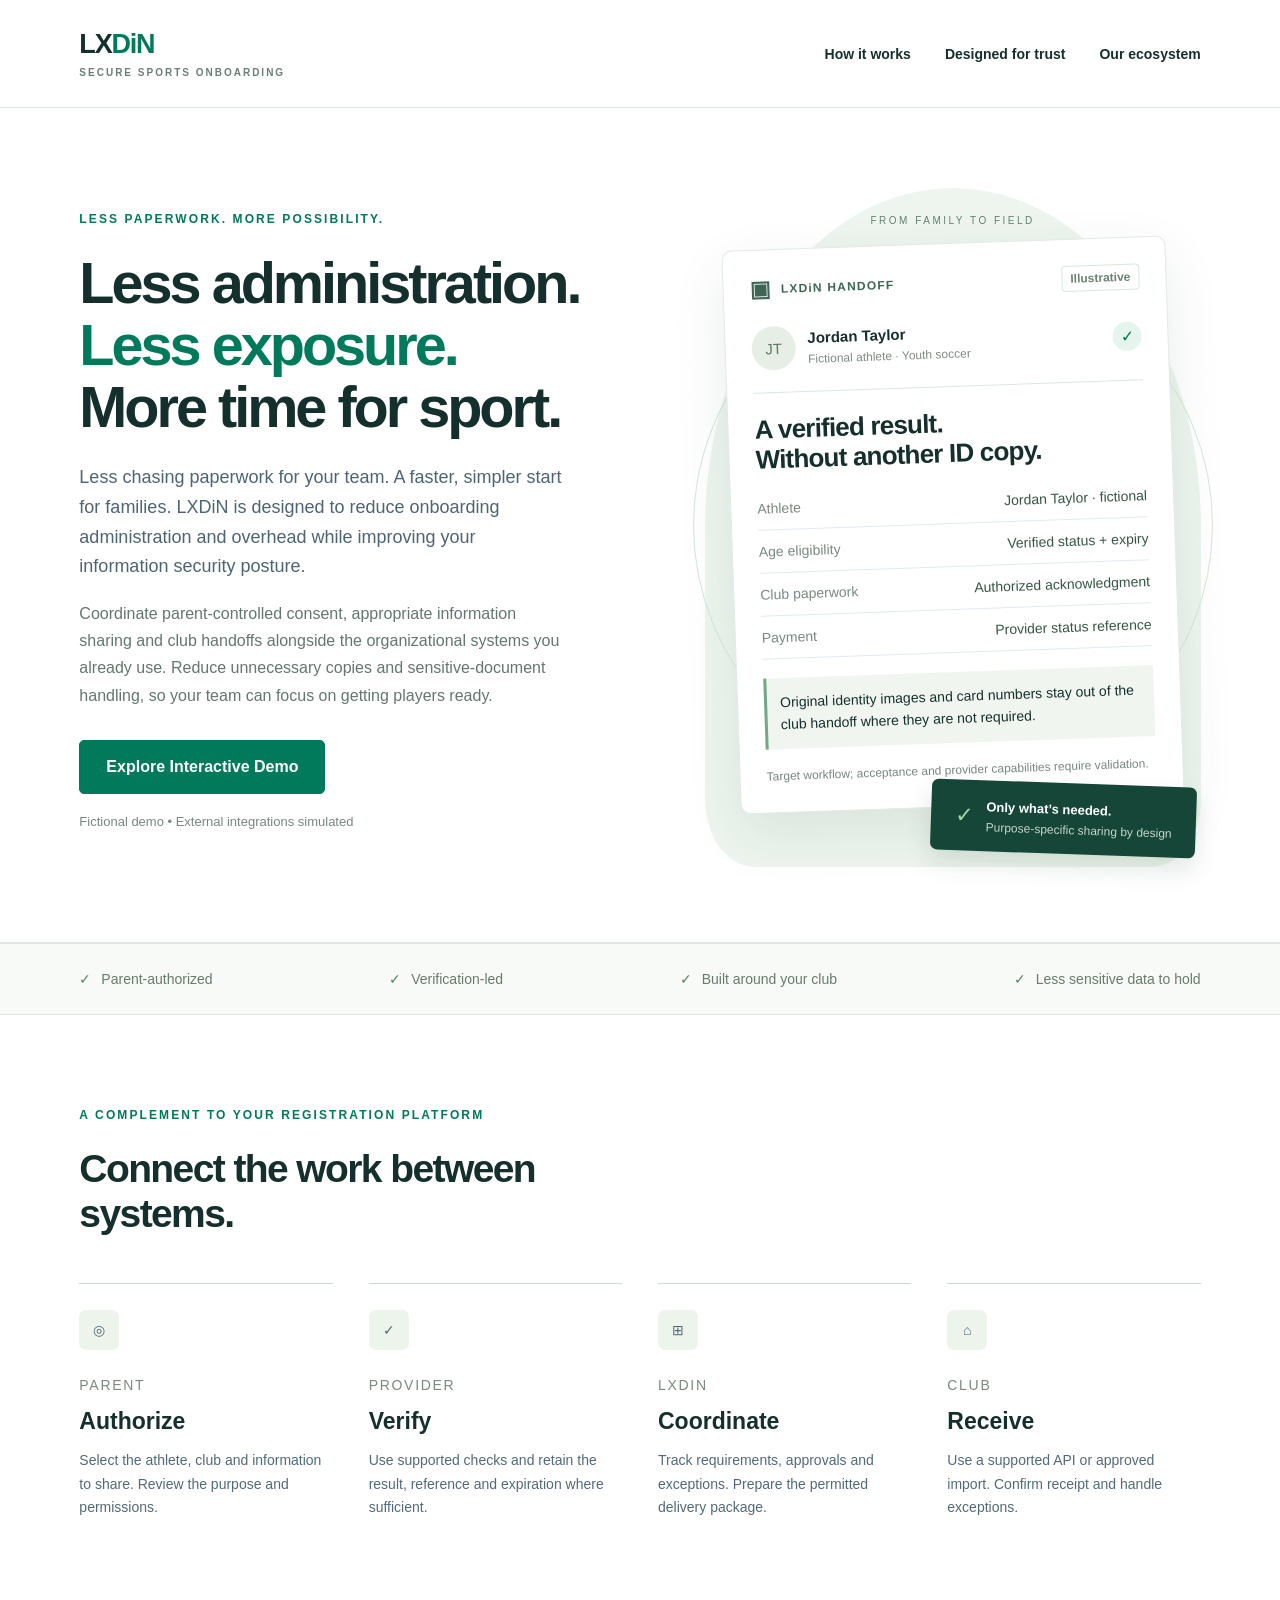
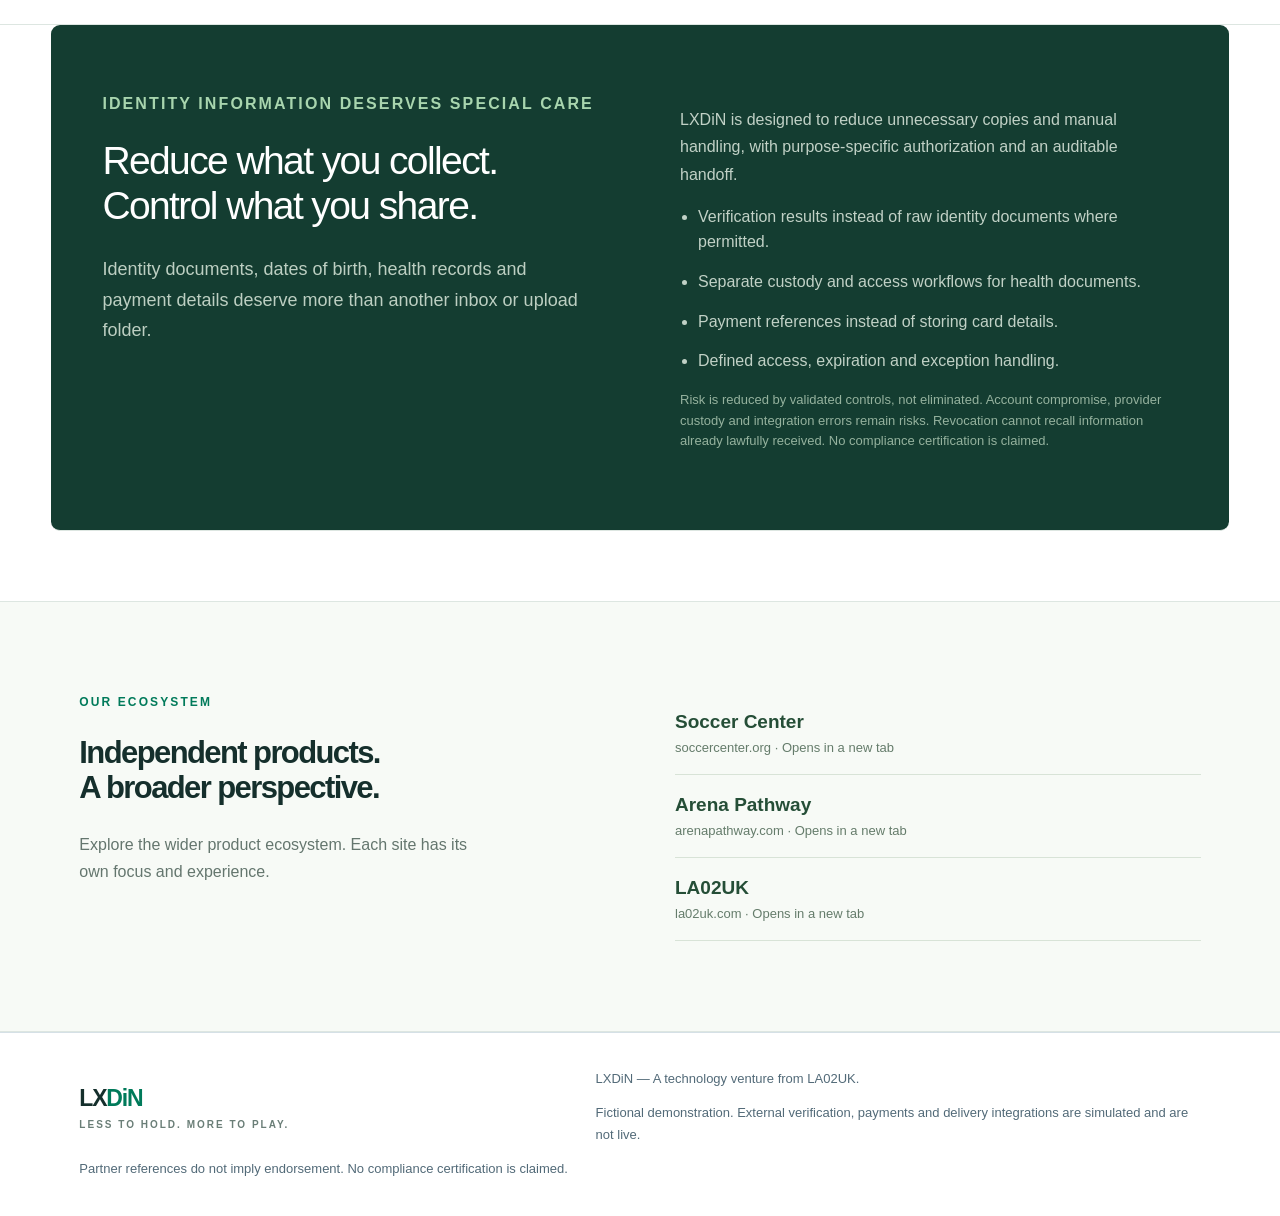
==== public/index.html @ d3622c2f "Package approved LXDiN static candidate without product changes" ====
<!doctype html><html lang="en"><head><meta charset="utf-8"><meta name="viewport" content="width=device-width,initial-scale=1"><title>LXDiN | Less administration. Less exposure.</title><meta name="description" content="Simpler family onboarding, less administrative overhead and less sensitive-document handling. Designed to work with existing organizational systems."><link rel="stylesheet" href="styles.css"></head><body><a class="skip" href="#main">Skip to content</a>
<header><a class="brand" href="#">LX<span>DiN</span><small>SECURE SPORTS ONBOARDING</small></a><nav aria-label="Main"><a href="#approach">How it works</a><a href="#trust">Designed for trust</a><a href="#ecosystem">Our ecosystem</a></nav></header>
<main id="main"><section class="hero"><div><p class="eyebrow">Less paperwork. More possibility.</p><h1>Less administration.<br><em>Less exposure.</em><br>More time for sport.</h1><p class="lead">Less chasing paperwork for your team. A faster, simpler start for families. LXDiN is designed to reduce onboarding administration and overhead while improving your information security posture.</p><p>Coordinate parent-controlled consent, appropriate information sharing and club handoffs alongside the organizational systems you already use. Reduce unnecessary copies and sensitive-document handling, so your team can focus on getting players ready.</p><a class="button primary" href="demo/">Explore Interactive Demo</a><p class="caption">Fictional demo • External integrations simulated</p></div><div class="hero-art"><div class="orbit orbit-one"></div><div class="orbit orbit-two"></div><div class="art-label">FROM FAMILY TO FIELD</div><aside class="packet"><div class="packethead"><span class="lock-icon">▣</span> LXDiN HANDOFF <span class="pill">Illustrative</span></div><div class="athlete"><div class="avatar">JT</div><div><strong>Jordan Taylor</strong><small>Fictional athlete · Youth soccer</small></div><span class="verified">✓</span></div><h2>A verified result.<br>Without another ID copy.</h2><dl><div><dt>Athlete</dt><dd>Jordan Taylor · fictional</dd></div><div><dt>Age eligibility</dt><dd>Verified status + expiry</dd></div><div><dt>Club paperwork</dt><dd>Authorized acknowledgment</dd></div><div><dt>Payment</dt><dd>Provider status reference</dd></div></dl><div class="excluded">Original identity images and card numbers stay out of the club handoff where they are not required.</div><p class="caption">Target workflow; acceptance and provider capabilities require validation.</p></aside><div class="privacy-chip"><span>✓</span><div><strong>Only what’s needed.</strong><small>Purpose-specific sharing by design</small></div></div></div></section><div class="principles"><span>Parent-authorized</span><span>Verification-led</span><span>Built around your club</span><span>Less sensitive data to hold</span></div>
<section id="approach"><div class="section-intro"><p class="eyebrow">A complement to your registration platform</p><h2>Connect the work between systems.</h2></div><div class="steps"><article><span class="step-icon">◎</span><span>Parent</span><h3>Authorize</h3><p>Select the athlete, club and information to share. Review the purpose and permissions.</p></article><article><span class="step-icon">✓</span><span>Provider</span><h3>Verify</h3><p>Use supported checks and retain the result, reference and expiration where sufficient.</p></article><article><span class="step-icon">⊞</span><span>LXDiN</span><h3>Coordinate</h3><p>Track requirements, approvals and exceptions. Prepare the permitted delivery package.</p></article><article><span class="step-icon">⌂</span><span>Club</span><h3>Receive</h3><p>Use a supported API or approved import. Confirm receipt and handle exceptions.</p></article></div></section>
<section class="security" id="trust"><div><p class="eyebrow">Identity information deserves special care</p><h2>Reduce what you collect.<br>Control what you share.</h2><p class="lead">Identity documents, dates of birth, health records and payment details deserve more than another inbox or upload folder.</p></div><div><p>LXDiN is designed to reduce unnecessary copies and manual handling, with purpose-specific authorization and an auditable handoff.</p><ul><li>Verification results instead of raw identity documents where permitted.</li><li>Separate custody and access workflows for health documents.</li><li>Payment references instead of storing card details.</li><li>Defined access, expiration and exception handling.</li></ul><p class="caption">Risk is reduced by validated controls, not eliminated. Account compromise, provider custody and integration errors remain risks. Revocation cannot recall information already lawfully received. No compliance certification is claimed.</p></div></section>

</main><section class="ecosystem" id="ecosystem"><div><p class="eyebrow">Our ecosystem</p><h2>Independent products.<br>A broader perspective.</h2><p>Explore the wider product ecosystem. Each site has its own focus and experience.</p></div><nav aria-label="Our ecosystem"><a href="https://soccercenter.org" target="_blank" rel="noopener noreferrer">Soccer Center <small>soccercenter.org · Opens in a new tab</small></a><a href="https://arenapathway.com" target="_blank" rel="noopener noreferrer">Arena Pathway <small>arenapathway.com · Opens in a new tab</small></a><a href="https://la02uk.com" target="_blank" rel="noopener noreferrer">LA02UK <small>la02uk.com · Opens in a new tab</small></a></nav></section><footer><a class="brand" href="#">LX<span>DiN</span><small>LESS TO HOLD. MORE TO PLAY.</small></a><p>LXDiN — A technology venture from LA02UK.</p><p>Fictional demonstration. External verification, payments and delivery integrations are simulated and are not live.</p><p>Partner references do not imply endorsement. No compliance certification is claimed.</p></footer></body></html>
---- public/styles.css ----
:root{font-family:Arial,Helvetica,sans-serif;color:#17344b;background:#f5f8fa;font-size:16px;scroll-behavior:smooth}*{box-sizing:border-box}body{margin:0}a{color:inherit}header,main,footer{max-width:1260px;margin:auto}header{padding:28px 40px;display:flex;align-items:center;justify-content:space-between;border-bottom:1px solid #d5e0e6}.brand{font-weight:900;font-size:25px;letter-spacing:1px;text-decoration:none}.brand span{color:#007b69}.brand small{display:block;font-size:12px;font-weight:400;letter-spacing:2px;margin-top:5px}nav{display:flex;align-items:center;gap:28px}nav a{text-decoration:none;font-size:15px}.button{display:inline-block;border:1px solid #17344b;border-radius:8px;padding:15px 22px;text-decoration:none;font-weight:700;min-height:48px}.primary{background:#006b59;color:white;border-color:#006b59}.button:hover{background:#17344b;color:white}.textlink{display:block;margin-top:20px;text-underline-offset:5px}section{padding:80px 40px;border-bottom:1px solid #d5e0e6}.hero{display:grid;grid-template-columns:1.2fr 1fr;gap:70px;align-items:center;padding-top:90px;padding-bottom:90px}.eyebrow{text-transform:uppercase;color:#007b69;letter-spacing:2px;font-weight:bold;font-size:13px;margin:0 0 22px}h1{font-size:clamp(40px,4.6vw,62px);line-height:1.07;letter-spacing:-2.5px;margin:0 0 28px}h1 em{font-style:normal;color:#007b69}p{line-height:1.65}h2{font-size:clamp(30px,3vw,42px);letter-spacing:-1px;line-height:1.15;margin:0 0 25px}h3{font-size:25px;margin:14px 0}.lead{font-size:20px;color:#4d6473}.caption{font-size:13px;color:#556b78;line-height:1.6}.hero .primary{margin-top:14px}.packet{background:white;border:1px solid #d2e0e6;border-radius:16px;padding:32px;box-shadow:0 24px 55px #17344b10}.packethead{font-size:12px;letter-spacing:1.5px;color:#007b69;font-weight:bold;margin-bottom:28px}.packethead small{display:block;letter-spacing:0;color:#607583;margin-top:9px;font-weight:400;font-size:14px}.packet h2{font-size:32px}dl div{display:flex;justify-content:space-between;gap:16px;border-bottom:1px solid #e1e9ed;padding:17px 0;font-size:14px}dt{color:#607583}dd{margin:0;text-align:right;font-weight:600}.excluded{background:#e9f5f0;border-left:3px solid #007b69;padding:16px;font-size:15px;line-height:1.5;margin-top:24px}.steps{display:grid;grid-template-columns:repeat(4,1fr);gap:28px;margin-top:40px}.steps article{border-top:3px solid #007b69;padding-top:22px}.steps span{font-size:14px;color:#526a78}.steps p{color:#526a78}.security{background:#142f43;color:white;display:grid;grid-template-columns:1fr 1fr;gap:70px}.security .eyebrow{color:#7adcc2}.security .lead,.security .caption{color:#cad9e1}li{margin-bottom:14px;line-height:1.6}.calculator{display:grid;grid-template-columns:1.5fr 1fr;gap:40px;margin:30px 0}form{display:grid;grid-template-columns:1fr 1fr;gap:25px}label{font-size:15px;font-weight:bold}input{display:block;width:100%;padding:15px;border:1px solid #a9bfcb;background:white;border-radius:6px;margin-top:12px;font:inherit;font-size:22px;color:#17344b}.results{background:#e0f2eb;border-radius:12px;padding:25px}.results span{display:block;font-size:15px}.results strong{display:block;font-size:42px;letter-spacing:-1px;margin:8px 0 20px}.results p{font-size:14px;margin-bottom:0}.closing{text-align:center;max-width:850px;margin:auto;border:0}.closing p{max-width:650px;margin:20px auto}footer{padding:35px 40px;border-top:1px solid #d5e0e6}footer p{font-size:13px;color:#526a78;max-width:800px}:focus-visible{outline:3px solid #d68a13;outline-offset:5px}@media(max-width:850px){header{padding:24px}nav{gap:18px}nav>a:not(.button){display:none}.hero,.security{grid-template-columns:1fr;gap:35px}section{padding:50px 24px}.hero{padding:55px 24px}.steps{grid-template-columns:1fr 1fr}.calculator{grid-template-columns:1fr}h1{letter-spacing:-1.5px}}@media(max-width:480px){.steps,form{grid-template-columns:1fr}.packet{padding:23px}.brand{font-size:21px}nav .button{font-size:13px;padding:12px}.security{gap:18px}dl div{flex-direction:column;gap:8px}dd{text-align:left}}
/* Standalone LockedIn visual system */
:root{font-family:Inter,'Segoe UI',Arial,sans-serif;background:#fff;color:#152f2c;--green:#007a5a;--ink:#123a32;--line:#dde6e1}body{background:#fff}header,main,footer{max-width:1440px}header{height:108px;padding:22px 6.2%;border-bottom:1px solid var(--line)}.brand{font-size:27px;letter-spacing:-1.2px}.brand span{color:var(--green)}.brand small{font-size:9px;letter-spacing:2px;font-weight:700;margin-top:7px;color:#6a7e77}nav{gap:34px}nav a{font-size:14px;font-weight:600}.button{border-radius:5px;padding:15px 23px;font-size:14px;transition:background .2s,transform .2s}.button:hover{transform:translateY(-2px);background:#124536}.primary{background:var(--green);border-color:var(--green)}nav .button{background:var(--ink);color:white;border-color:var(--ink)}section{padding:90px 6.2%;border-color:var(--line)}.hero{padding:80px 6.2% 75px;grid-template-columns:1.15fr 1fr;gap:55px;overflow:hidden}.eyebrow{font-size:11px;letter-spacing:2.1px;color:var(--green);margin-bottom:22px}h1{font-size:clamp(40px,4.5vw,65px);font-weight:650;line-height:1.08;letter-spacing:-3px;margin-bottom:25px}h1 em{color:var(--green)}p{color:#64766e;font-size:16px;line-height:1.7}.hero .lead{font-size:18px;max-width:480px;line-height:1.65}.hero>div>p:not(.eyebrow):not(.caption){max-width:490px}.hero .primary{margin-top:15px}.textlink{display:inline-block;margin:20px 0 0 20px;font-size:14px;font-weight:600;text-decoration-color:#a1b5aa}.caption{font-size:12px;color:#78877f}.hero .caption{margin-top:18px}.hero-art{position:relative;min-height:570px;display:flex;align-items:center;justify-content:center;background:#edf5ee;border-radius:50% 50% 10% 10%;padding:55px 26px 60px}.art-label{position:absolute;top:27px;font-size:10px;letter-spacing:2.5px;color:#658275}.orbit{position:absolute;border:1px solid #d5e6d8;border-radius:50%;width:420px;height:420px}.orbit-two{width:520px;height:520px}.packet{position:relative;z-index:1;width:100%;padding:26px;border-radius:10px;border:1px solid #e2eae4;box-shadow:0 20px 55px #193e2917;transform:rotate(-2deg)}.packethead{display:flex;align-items:center;gap:9px;font-size:10px;letter-spacing:1.2px;margin-bottom:24px;color:#3f6655}.lock-icon{font-size:22px}.pill{margin-left:auto;border:1px solid #d7e6db;color:#6c8274;font-size:10px;padding:5px 8px;letter-spacing:0;border-radius:4px}.athlete{display:flex;align-items:center;gap:12px;padding-bottom:22px;margin-bottom:22px;border-bottom:1px solid var(--line)}.avatar{height:44px;width:44px;background:#e7eee5;display:grid;place-items:center;border-radius:50%;font-size:15px;color:#5f7861}.athlete strong{font-size:15px}.athlete small{display:block;font-size:11px;color:#7e8b82;margin-top:5px}.verified{margin-left:auto;background:#e5f4ec;color:#007a5a;border-radius:50%;padding:5px 8px}.packet h2{font-size:26px;letter-spacing:-.8px;margin-bottom:12px}dl{margin-top:8px}dl div{font-size:12px;padding:13px 0}dt{color:#7a8980}dd{color:#355646;font-weight:500}.excluded{font-size:12px;line-height:1.6;background:#f0f6ef;border-color:#71a984;margin-top:19px;padding:13px}.packet .caption{font-size:10px;margin-bottom:0}.privacy-chip{position:absolute;bottom:13px;right:5px;z-index:2;background:#164637;color:white;display:flex;gap:13px;align-items:center;padding:17px 24px;box-shadow:0 12px 24px #153f2920;border-radius:7px;transform:rotate(2deg)}.privacy-chip>span{font-size:22px;color:#a2d6a7}.privacy-chip strong{font-size:13px}.privacy-chip small{display:block;font-size:10px;color:#c4d5c9;margin-top:5px}.principles{padding:27px 6.2%;display:flex;justify-content:space-between;background:#f8faf7;border-block:1px solid var(--line);font-size:13px;color:#687b6b}.principles span:before{content:'✓';margin-right:10px;color:#57815a}h2{font-size:39px;font-weight:600;letter-spacing:-1.6px}h3{font-weight:600;font-size:23px}.section-intro{max-width:600px}.steps{gap:36px;margin-top:46px}.steps article{border-top:1px solid #cbdacf;padding-top:26px}.steps article>span:not(.step-icon){font-size:11px;text-transform:uppercase;letter-spacing:1.7px;color:#7a897d}.step-icon{display:block;width:40px;height:40px;background:#edf4eb;line-height:40px;text-align:center;border-radius:7px;color:#46764d;font-size:22px;margin-bottom:26px}.steps p{font-size:14px}.security{margin:0 4%;padding:65px 4%;background:#143d31;border-radius:9px;gap:80px}.security h2{font-weight:500}.security p,.security li{color:#c1d1c6;font-size:14px}.security .lead{font-size:18px;color:#bdcfc2}.security .eyebrow{color:#a8d5ae}.security .caption{font-size:11px;color:#95b29e}.security ul{padding-left:18px}#savings{padding-top:95px}#savings>p:not(.eyebrow):not(.caption){max-width:690px}.calculator{border:1px solid var(--line);border-radius:9px;padding:32px;gap:44px;grid-template-columns:1.45fr 1fr;margin-top:35px}form{padding:8px 0;gap:26px}label{font-size:13px;font-weight:500;color:#576d5d}input{font-size:23px;border-color:#d8e2d7;border-radius:5px;padding:13px;color:#264733;background:#fbfcfa}.results{background:#edf4e9;padding:27px 32px;border-radius:6px}.results span{font-size:12px;color:#667c65}.results strong{font-size:42px;color:#234e31;font-weight:550}.results p{font-size:11px;color:#6c806b}.closing{padding:85px 24px;max-width:750px}.closing-mark{display:grid;place-items:center;width:44px;height:44px;background:#e9f2e7;color:#33704a;margin:0 auto 28px;border-radius:10px;font-weight:800;letter-spacing:-2px}.closing h2{font-size:43px}.closing p{font-size:15px}.closing .caption{font-size:12px}footer{display:grid;grid-template-columns:1fr 1.2fr;gap:12px;padding:35px 6.2%}footer .brand{grid-row:span 2;align-self:center}footer p{font-size:11px;margin:0}footer .brand{font-size:23px}.skip{position:fixed;left:16px;top:-100px;z-index:9;background:white;padding:12px}.skip:focus{top:12px}@media(min-width:1500px){body{background:#f7faf6}header,main,footer{background:white}}@media(max-width:1000px){.hero{gap:30px}.hero-art{padding:50px 18px;min-height:540px}.textlink{margin-left:0;display:block}.packet{padding:22px}.privacy-chip{right:0}.principles{font-size:11px}.security{gap:35px}}@media(max-width:850px){header{height:90px;padding:20px 24px}.hero{grid-template-columns:1fr;padding:55px 24px;gap:45px}.hero-art{max-width:520px;width:100%;margin:auto}.hero>div>p:not(.eyebrow):not(.caption){max-width:620px}h1{font-size:58px}.textlink{display:inline-block;margin-left:20px}.principles{display:grid;grid-template-columns:1fr 1fr;gap:20px;padding:25px}.security{grid-template-columns:1fr;padding:40px 25px}.calculator{grid-template-columns:1fr;padding:24px}.steps{grid-template-columns:1fr 1fr}section{padding:60px 24px}footer{padding:30px 24px;grid-template-columns:1fr}.hero-art .packet .caption{font-size:11px}}@media(max-width:480px){h1{font-size:44px;letter-spacing:-2px}h2{font-size:32px}.hero-art{min-height:550px;padding:50px 14px 65px}.packet{transform:rotate(-1deg);padding:22px}.packet h2{font-size:25px}dl div{flex-direction:row;gap:10px;font-size:11px}dd{text-align:right}.textlink{margin-left:0;display:block}.principles{font-size:10px;gap:17px 8px}.principles span:before{margin-right:5px}.steps{gap:25px}.steps p{font-size:13px}.step-icon{margin-bottom:20px}form{grid-template-columns:1fr}.closing h2{font-size:36px}.brand{font-size:23px}.brand small{font-size:7px}nav .button{font-size:12px}.privacy-chip{padding:15px 20px;bottom:5px}.orbit-two{width:420px;height:420px}.orbit-one{width:320px;height:320px}}@media(prefers-reduced-motion:reduce){:root{scroll-behavior:auto}.button{transition:none}}

/* Presentation scope: one demo CTA, secondary ecosystem. */
.brand small{font-size:10px}.eyebrow{font-size:12px}.packethead,.pill,.athlete small,.privacy-chip small,.packet .caption{font-size:12px}dl div,.excluded{font-size:14px}.steps article>span:not(.step-icon){font-size:14px}.security p,.security li{font-size:16px}.security .caption{font-size:13px}.principles{font-size:14px}.caption{font-size:13px}nav a{font-size:14px}.hero .primary{font-size:16px;padding:17px 26px}.textlink{display:none}.ecosystem{display:grid;grid-template-columns:1fr 1fr;gap:70px;background:#f7faf6;margin-top:70px;border-top:1px solid var(--line)}.ecosystem h2{font-size:31px}.ecosystem p{max-width:410px}.ecosystem nav{display:grid;gap:0;align-content:center}.ecosystem nav a{display:block;border-bottom:1px solid #d8e3d7;padding:19px 0;font-size:19px;color:#254e37}.ecosystem nav a:hover{color:#007a5a}.ecosystem nav small{display:block;font-size:13px;font-weight:400;color:#657c6b;margin-top:7px}footer p{font-size:13px}.hero-art{min-height:620px}.orbit-two{max-width:110%}nav>a:not(.button){display:inline-block}@media(max-width:850px){header nav{gap:18px}header nav a:last-child{display:none}.ecosystem{grid-template-columns:1fr;gap:15px;margin-top:45px}.hero-art{max-width:530px}.principles{font-size:13px}.hero .caption{max-width:430px}}@media(max-width:480px){header nav a{font-size:13px}header nav a:nth-child(2){display:none}.brand small{font-size:9px}.hero-art{padding:50px 12px 75px;min-height:660px}.packet{padding:19px}.packethead{letter-spacing:.5px;font-size:11px}.athlete small{font-size:12px}.packet h2{font-size:26px}dl div{font-size:13px;flex-direction:column;gap:5px}dd{text-align:left}.privacy-chip{right:0;bottom:0;max-width:100%}.principles{font-size:12px}.steps{grid-template-columns:1fr}.steps p{font-size:16px}.steps article{display:block}.steps h3{margin-top:12px}.step-icon{float:right;margin:0}.security .caption{font-size:13px}.hero .primary{width:100%;text-align:center}}
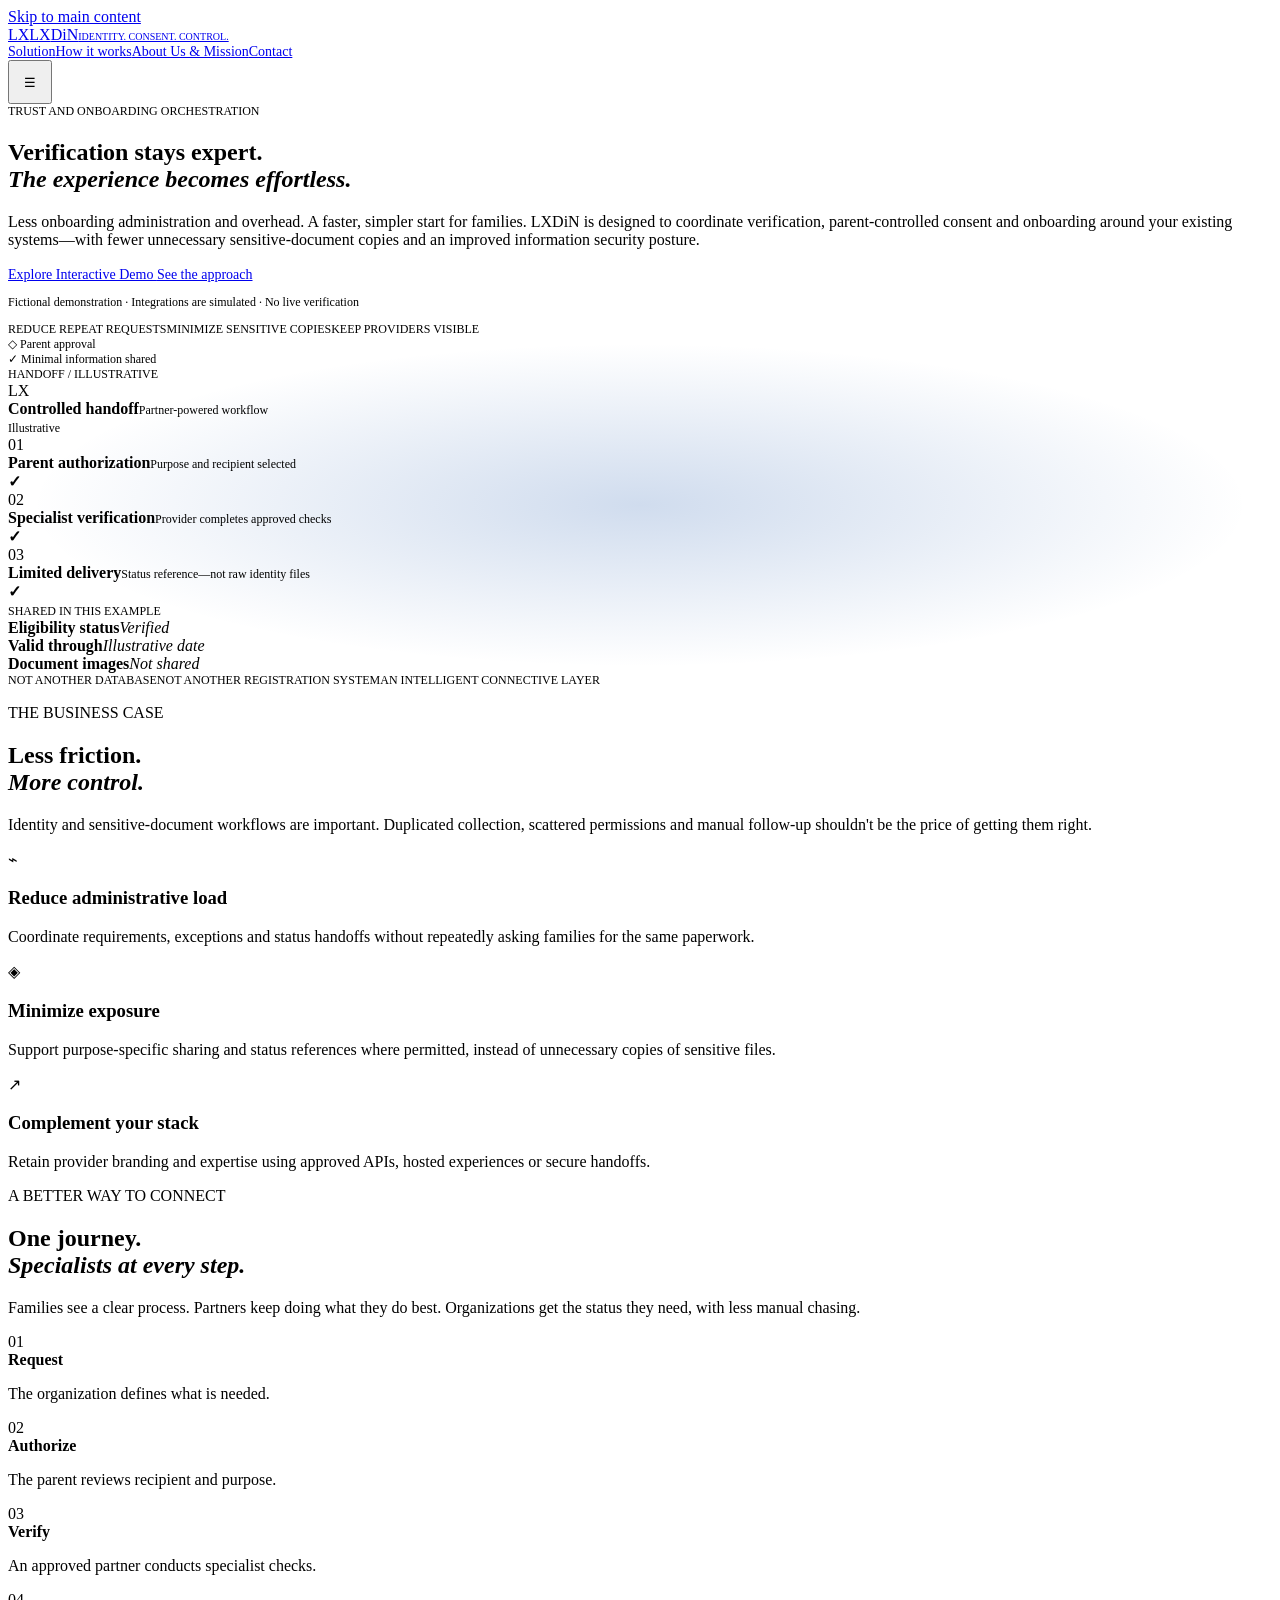
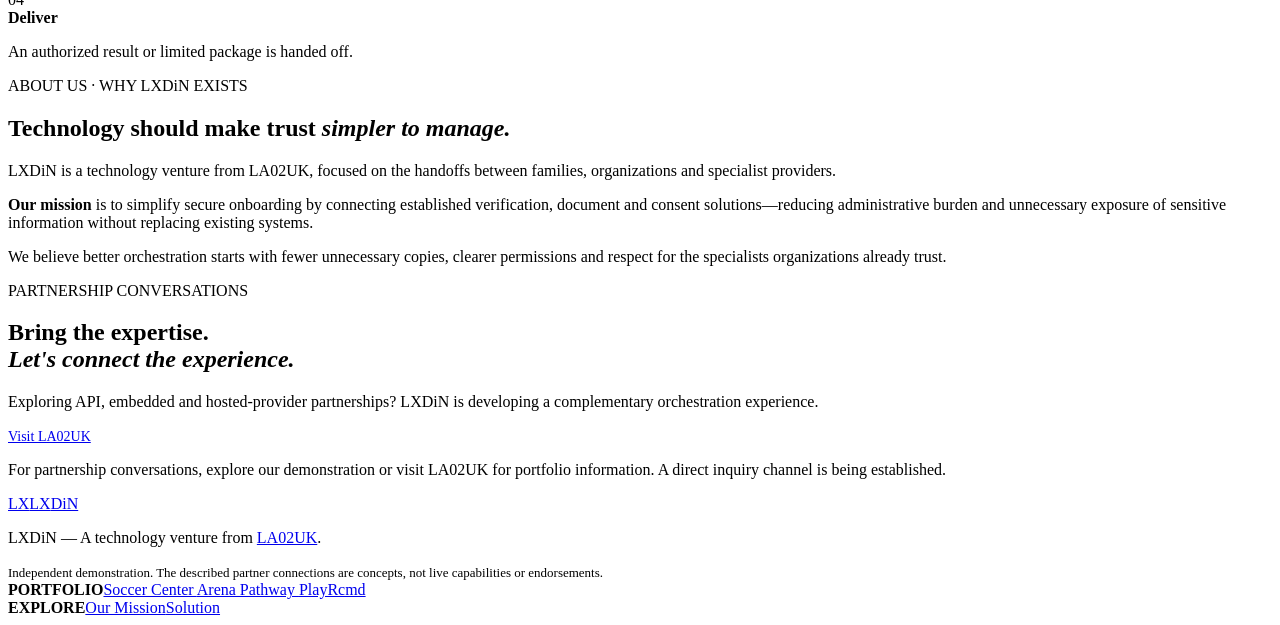
==== commit 4ec995b7: "Apply LXDiN enterprise polish v1 without changing fictional demo" ====
--- a/public/index.html
+++ b/public/index.html
@@ -1,7 +1,9 @@
-<!doctype html><html lang="en"><head><meta charset="utf-8"><meta name="viewport" content="width=device-width,initial-scale=1"><title>LXDiN | Less administration. Less exposure.</title><meta name="description" content="Simpler family onboarding, less administrative overhead and less sensitive-document handling. Designed to work with existing organizational systems."><link rel="stylesheet" href="styles.css"></head><body><a class="skip" href="#main">Skip to content</a>
-<header><a class="brand" href="#">LX<span>DiN</span><small>SECURE SPORTS ONBOARDING</small></a><nav aria-label="Main"><a href="#approach">How it works</a><a href="#trust">Designed for trust</a><a href="#ecosystem">Our ecosystem</a></nav></header>
-<main id="main"><section class="hero"><div><p class="eyebrow">Less paperwork. More possibility.</p><h1>Less administration.<br><em>Less exposure.</em><br>More time for sport.</h1><p class="lead">Less chasing paperwork for your team. A faster, simpler start for families. LXDiN is designed to reduce onboarding administration and overhead while improving your information security posture.</p><p>Coordinate parent-controlled consent, appropriate information sharing and club handoffs alongside the organizational systems you already use. Reduce unnecessary copies and sensitive-document handling, so your team can focus on getting players ready.</p><a class="button primary" href="demo/">Explore Interactive Demo</a><p class="caption">Fictional demo • External integrations simulated</p></div><div class="hero-art"><div class="orbit orbit-one"></div><div class="orbit orbit-two"></div><div class="art-label">FROM FAMILY TO FIELD</div><aside class="packet"><div class="packethead"><span class="lock-icon">▣</span> LXDiN HANDOFF <span class="pill">Illustrative</span></div><div class="athlete"><div class="avatar">JT</div><div><strong>Jordan Taylor</strong><small>Fictional athlete · Youth soccer</small></div><span class="verified">✓</span></div><h2>A verified result.<br>Without another ID copy.</h2><dl><div><dt>Athlete</dt><dd>Jordan Taylor · fictional</dd></div><div><dt>Age eligibility</dt><dd>Verified status + expiry</dd></div><div><dt>Club paperwork</dt><dd>Authorized acknowledgment</dd></div><div><dt>Payment</dt><dd>Provider status reference</dd></div></dl><div class="excluded">Original identity images and card numbers stay out of the club handoff where they are not required.</div><p class="caption">Target workflow; acceptance and provider capabilities require validation.</p></aside><div class="privacy-chip"><span>✓</span><div><strong>Only what’s needed.</strong><small>Purpose-specific sharing by design</small></div></div></div></section><div class="principles"><span>Parent-authorized</span><span>Verification-led</span><span>Built around your club</span><span>Less sensitive data to hold</span></div>
-<section id="approach"><div class="section-intro"><p class="eyebrow">A complement to your registration platform</p><h2>Connect the work between systems.</h2></div><div class="steps"><article><span class="step-icon">◎</span><span>Parent</span><h3>Authorize</h3><p>Select the athlete, club and information to share. Review the purpose and permissions.</p></article><article><span class="step-icon">✓</span><span>Provider</span><h3>Verify</h3><p>Use supported checks and retain the result, reference and expiration where sufficient.</p></article><article><span class="step-icon">⊞</span><span>LXDiN</span><h3>Coordinate</h3><p>Track requirements, approvals and exceptions. Prepare the permitted delivery package.</p></article><article><span class="step-icon">⌂</span><span>Club</span><h3>Receive</h3><p>Use a supported API or approved import. Confirm receipt and handle exceptions.</p></article></div></section>
-<section class="security" id="trust"><div><p class="eyebrow">Identity information deserves special care</p><h2>Reduce what you collect.<br>Control what you share.</h2><p class="lead">Identity documents, dates of birth, health records and payment details deserve more than another inbox or upload folder.</p></div><div><p>LXDiN is designed to reduce unnecessary copies and manual handling, with purpose-specific authorization and an auditable handoff.</p><ul><li>Verification results instead of raw identity documents where permitted.</li><li>Separate custody and access workflows for health documents.</li><li>Payment references instead of storing card details.</li><li>Defined access, expiration and exception handling.</li></ul><p class="caption">Risk is reduced by validated controls, not eliminated. Account compromise, provider custody and integration errors remain risks. Revocation cannot recall information already lawfully received. No compliance certification is claimed.</p></div></section>
-
-</main><section class="ecosystem" id="ecosystem"><div><p class="eyebrow">Our ecosystem</p><h2>Independent products.<br>A broader perspective.</h2><p>Explore the wider product ecosystem. Each site has its own focus and experience.</p></div><nav aria-label="Our ecosystem"><a href="https://soccercenter.org" target="_blank" rel="noopener noreferrer">Soccer Center <small>soccercenter.org · Opens in a new tab</small></a><a href="https://arenapathway.com" target="_blank" rel="noopener noreferrer">Arena Pathway <small>arenapathway.com · Opens in a new tab</small></a><a href="https://la02uk.com" target="_blank" rel="noopener noreferrer">LA02UK <small>la02uk.com · Opens in a new tab</small></a></nav></section><footer><a class="brand" href="#">LX<span>DiN</span><small>LESS TO HOLD. MORE TO PLAY.</small></a><p>LXDiN — A technology venture from LA02UK.</p><p>Fictional demonstration. External verification, payments and delivery integrations are simulated and are not live.</p><p>Partner references do not imply endorsement. No compliance certification is claimed.</p></footer></body></html>
+<!doctype html><html lang="en"><head><meta charset="utf-8"><meta name="viewport" content="width=device-width,initial-scale=1"><meta name="theme-color" content="#071522"><meta name="description" content="LXDiN coordinates identity verification, consent and document handoffs around the systems you already use."><title>LXDiN — Make onboarding effortless</title><link rel="stylesheet" href="styles.css"></head><body><a href="#main" class="skip">Skip to main content</a>
+<header class="nav shell"><a class="brand" href="#home" aria-label="LXDiN homepage"><span class="mark">LX</span><span>LX<span class="glow">DiN</span><small>IDENTITY. CONSENT. CONTROL.</small></span></a><nav id="main-navigation" aria-label="Main navigation"><a href="#solution">Solution</a><a href="#how">How it works</a><a href="#mission">About Us & Mission</a><a href="#contact">Contact</a></nav><div class="nav-actions"><button id="navmenu" aria-label="Open navigation" aria-expanded="false" aria-controls="main-navigation">☰</button></div></header>
+<main id="main"><section class="hero shell" id="home"><div class="hero-copy"><div class="eyebrow"><span class="pulse"></span> TRUST AND ONBOARDING ORCHESTRATION</div><h1>Verification stays expert.<br><em>The experience becomes effortless.</em></h1><p class="lead">Less onboarding administration and overhead. A faster, simpler start for families. LXDiN is designed to coordinate verification, parent-controlled consent and onboarding around your existing systems—with fewer unnecessary sensitive-document copies and an improved information security posture.</p><div class="actions"><a class="btn btn-main" href="demo/">Explore Interactive Demo </a><a class="btn btn-sub" href="#solution">See the approach </a></div><p class="disclaimer">Fictional demonstration · Integrations are simulated · No live verification</p><div class="proof"><span>REDUCE REPEAT REQUESTS</span><span>MINIMIZE SENSITIVE COPIES</span><span>KEEP PROVIDERS VISIBLE</span></div></div><div class="art" aria-label="Illustrative verified handoff interface"><div class="orbit o1"></div><div class="orbit o2"></div><div class="floating f1"><span>◇</span> Parent approval</div><div class="floating f2"><span>✓</span> Minimal information shared</div><div class="console"><div class="console-top"><div><i></i><i></i><i></i></div><span>HANDOFF / ILLUSTRATIVE</span></div><div class="console-body"><div class="console-header"><span class="mini-symbol">LX</span><div><strong>Controlled handoff</strong><small>Partner-powered workflow</small></div><span class="state">Illustrative</span></div><div class="progress"><span></span><span></span><span></span></div><div class="steps"><div><span class="step-dot">01</span><div><strong>Parent authorization</strong><small>Purpose and recipient selected</small></div><b>✓</b></div><div><span class="step-dot">02</span><div><strong>Specialist verification</strong><small>Provider completes approved checks</small></div><b>✓</b></div><div><span class="step-dot">03</span><div><strong>Limited delivery</strong><small>Status reference—not raw identity files</small></div><b>✓</b></div></div><div class="data"><span>SHARED IN THIS EXAMPLE</span><div><strong>Eligibility status</strong><em>Verified</em></div><div><strong>Valid through</strong><em>Illustrative date</em></div><div><strong>Document images</strong><em>Not shared</em></div></div></div></div></div></section>
+<section class="strip"><div class="shell strip-inner"><span>NOT ANOTHER DATABASE</span><span>NOT ANOTHER REGISTRATION SYSTEM</span><span>AN INTELLIGENT CONNECTIVE LAYER</span></div></section>
+<section class="section shell" id="solution"><div class="section-head"><div><p class="eyebrow">THE BUSINESS CASE</p><h2>Less friction.<br><em>More control.</em></h2></div><p>Identity and sensitive-document workflows are important. Duplicated collection, scattered permissions and manual follow-up shouldn't be the price of getting them right.</p></div><div class="three"><article><div class="glyph">⌁</div><h3>Reduce administrative load</h3><p>Coordinate requirements, exceptions and status handoffs without repeatedly asking families for the same paperwork.</p></article><article><div class="glyph">◈</div><h3>Minimize exposure</h3><p>Support purpose-specific sharing and status references where permitted, instead of unnecessary copies of sensitive files.</p></article><article><div class="glyph">↗</div><h3>Complement your stack</h3><p>Retain provider branding and expertise using approved APIs, hosted experiences or secure handoffs.</p></article></div></section>
+<section class="section workflow" id="how"><div class="shell workflow-grid"><div><p class="eyebrow">A BETTER WAY TO CONNECT</p><h2>One journey.<br><em>Specialists at every step.</em></h2><p>Families see a clear process. Partners keep doing what they do best. Organizations get the status they need, with less manual chasing.</p></div><div class="timeline"><div><span>01</span><div><strong>Request</strong><p>The organization defines what is needed.</p></div></div><div><span>02</span><div><strong>Authorize</strong><p>The parent reviews recipient and purpose.</p></div></div><div><span>03</span><div><strong>Verify</strong><p>An approved partner conducts specialist checks.</p></div></div><div><span>04</span><div><strong>Deliver</strong><p>An authorized result or limited package is handed off.</p></div></div></div></div></section>
+<section class="section shell" id="mission"><div class="mission"><div><p class="eyebrow">ABOUT US · WHY LXDiN EXISTS</p><h2>Technology should make trust <em>simpler to manage.</em></h2></div><div><p>LXDiN is a technology venture from LA02UK, focused on the handoffs between families, organizations and specialist providers.</p><p><strong>Our mission</strong> is to simplify secure onboarding by connecting established verification, document and consent solutions—reducing administrative burden and unnecessary exposure of sensitive information without replacing existing systems.</p><p>We believe better orchestration starts with fewer unnecessary copies, clearer permissions and respect for the specialists organizations already trust.</p></div></div></section>
+<section class="section shell" id="contact"><div class="contact"><div><p class="eyebrow">PARTNERSHIP CONVERSATIONS</p><h2>Bring the expertise.<br><em>Let's connect the experience.</em></h2><p>Exploring API, embedded and hosted-provider partnerships? LXDiN is developing a complementary orchestration experience.</p></div><div class="contact-actions"><a href="https://la02uk.com" class="btn btn-line" target="_blank" rel="noopener noreferrer">Visit LA02UK</a><p class="muted">For partnership conversations, explore our demonstration or visit LA02UK for portfolio information. A direct inquiry channel is being established.</p></div></div></section></main>
+<footer><div class="shell footer-grid"><div><a class="brand" href="#home"><span class="mark">LX</span><span>LX<span class="glow">DiN</span></span></a><p>LXDiN — A technology venture from <a href="https://la02uk.com" target="_blank" rel="noopener">LA02UK</a>.</p><small>Independent demonstration. The described partner connections are concepts, not live capabilities or endorsements.</small></div><div><strong>PORTFOLIO</strong><a href="https://soccercenter.org" target="_blank" rel="noopener">Soccer Center </a><a href="https://arenapathway.com" target="_blank" rel="noopener">Arena Pathway </a><a href="https://playrcmd.com" target="_blank" rel="noopener">PlayRcmd </a></div><div><strong>EXPLORE</strong><a href="#mission">Our Mission</a><a href="#solution">Solution</a></div></div></footer><script>document.getElementById('navmenu').onclick=()=>{let n=document.querySelector('header nav');n.classList.toggle('visible');document.getElementById('navmenu').setAttribute('aria-expanded',n.classList.contains('visible'));document.getElementById('navmenu').setAttribute('aria-label',n.classList.contains('visible')?'Close navigation':'Open navigation')};</script></body></html>
--- a/public/styles.css
+++ b/public/styles.css
@@ -1,6 +1,5 @@
-:root{font-family:Arial,Helvetica,sans-serif;color:#17344b;background:#f5f8fa;font-size:16px;scroll-behavior:smooth}*{box-sizing:border-box}body{margin:0}a{color:inherit}header,main,footer{max-width:1260px;margin:auto}header{padding:28px 40px;display:flex;align-items:center;justify-content:space-between;border-bottom:1px solid #d5e0e6}.brand{font-weight:900;font-size:25px;letter-spacing:1px;text-decoration:none}.brand span{color:#007b69}.brand small{display:block;font-size:12px;font-weight:400;letter-spacing:2px;margin-top:5px}nav{display:flex;align-items:center;gap:28px}nav a{text-decoration:none;font-size:15px}.button{display:inline-block;border:1px solid #17344b;border-radius:8px;padding:15px 22px;text-decoration:none;font-weight:700;min-height:48px}.primary{background:#006b59;color:white;border-color:#006b59}.button:hover{background:#17344b;color:white}.textlink{display:block;margin-top:20px;text-underline-offset:5px}section{padding:80px 40px;border-bottom:1px solid #d5e0e6}.hero{display:grid;grid-template-columns:1.2fr 1fr;gap:70px;align-items:center;padding-top:90px;padding-bottom:90px}.eyebrow{text-transform:uppercase;color:#007b69;letter-spacing:2px;font-weight:bold;font-size:13px;margin:0 0 22px}h1{font-size:clamp(40px,4.6vw,62px);line-height:1.07;letter-spacing:-2.5px;margin:0 0 28px}h1 em{font-style:normal;color:#007b69}p{line-height:1.65}h2{font-size:clamp(30px,3vw,42px);letter-spacing:-1px;line-height:1.15;margin:0 0 25px}h3{font-size:25px;margin:14px 0}.lead{font-size:20px;color:#4d6473}.caption{font-size:13px;color:#556b78;line-height:1.6}.hero .primary{margin-top:14px}.packet{background:white;border:1px solid #d2e0e6;border-radius:16px;padding:32px;box-shadow:0 24px 55px #17344b10}.packethead{font-size:12px;letter-spacing:1.5px;color:#007b69;font-weight:bold;margin-bottom:28px}.packethead small{display:block;letter-spacing:0;color:#607583;margin-top:9px;font-weight:400;font-size:14px}.packet h2{font-size:32px}dl div{display:flex;justify-content:space-between;gap:16px;border-bottom:1px solid #e1e9ed;padding:17px 0;font-size:14px}dt{color:#607583}dd{margin:0;text-align:right;font-weight:600}.excluded{background:#e9f5f0;border-left:3px solid #007b69;padding:16px;font-size:15px;line-height:1.5;margin-top:24px}.steps{display:grid;grid-template-columns:repeat(4,1fr);gap:28px;margin-top:40px}.steps article{border-top:3px solid #007b69;padding-top:22px}.steps span{font-size:14px;color:#526a78}.steps p{color:#526a78}.security{background:#142f43;color:white;display:grid;grid-template-columns:1fr 1fr;gap:70px}.security .eyebrow{color:#7adcc2}.security .lead,.security .caption{color:#cad9e1}li{margin-bottom:14px;line-height:1.6}.calculator{display:grid;grid-template-columns:1.5fr 1fr;gap:40px;margin:30px 0}form{display:grid;grid-template-columns:1fr 1fr;gap:25px}label{font-size:15px;font-weight:bold}input{display:block;width:100%;padding:15px;border:1px solid #a9bfcb;background:white;border-radius:6px;margin-top:12px;font:inherit;font-size:22px;color:#17344b}.results{background:#e0f2eb;border-radius:12px;padding:25px}.results span{display:block;font-size:15px}.results strong{display:block;font-size:42px;letter-spacing:-1px;margin:8px 0 20px}.results p{font-size:14px;margin-bottom:0}.closing{text-align:center;max-width:850px;margin:auto;border:0}.closing p{max-width:650px;margin:20px auto}footer{padding:35px 40px;border-top:1px solid #d5e0e6}footer p{font-size:13px;color:#526a78;max-width:800px}:focus-visible{outline:3px solid #d68a13;outline-offset:5px}@media(max-width:850px){header{padding:24px}nav{gap:18px}nav>a:not(.button){display:none}.hero,.security{grid-template-columns:1fr;gap:35px}section{padding:50px 24px}.hero{padding:55px 24px}.steps{grid-template-columns:1fr 1fr}.calculator{grid-template-columns:1fr}h1{letter-spacing:-1.5px}}@media(max-width:480px){.steps,form{grid-template-columns:1fr}.packet{padding:23px}.brand{font-size:21px}nav .button{font-size:13px;padding:12px}.security{gap:18px}dl div{flex-direction:column;gap:8px}dd{text-align:left}}
-/* Standalone LockedIn visual system */
-:root{font-family:Inter,'Segoe UI',Arial,sans-serif;background:#fff;color:#152f2c;--green:#007a5a;--ink:#123a32;--line:#dde6e1}body{background:#fff}header,main,footer{max-width:1440px}header{height:108px;padding:22px 6.2%;border-bottom:1px solid var(--line)}.brand{font-size:27px;letter-spacing:-1.2px}.brand span{color:var(--green)}.brand small{font-size:9px;letter-spacing:2px;font-weight:700;margin-top:7px;color:#6a7e77}nav{gap:34px}nav a{font-size:14px;font-weight:600}.button{border-radius:5px;padding:15px 23px;font-size:14px;transition:background .2s,transform .2s}.button:hover{transform:translateY(-2px);background:#124536}.primary{background:var(--green);border-color:var(--green)}nav .button{background:var(--ink);color:white;border-color:var(--ink)}section{padding:90px 6.2%;border-color:var(--line)}.hero{padding:80px 6.2% 75px;grid-template-columns:1.15fr 1fr;gap:55px;overflow:hidden}.eyebrow{font-size:11px;letter-spacing:2.1px;color:var(--green);margin-bottom:22px}h1{font-size:clamp(40px,4.5vw,65px);font-weight:650;line-height:1.08;letter-spacing:-3px;margin-bottom:25px}h1 em{color:var(--green)}p{color:#64766e;font-size:16px;line-height:1.7}.hero .lead{font-size:18px;max-width:480px;line-height:1.65}.hero>div>p:not(.eyebrow):not(.caption){max-width:490px}.hero .primary{margin-top:15px}.textlink{display:inline-block;margin:20px 0 0 20px;font-size:14px;font-weight:600;text-decoration-color:#a1b5aa}.caption{font-size:12px;color:#78877f}.hero .caption{margin-top:18px}.hero-art{position:relative;min-height:570px;display:flex;align-items:center;justify-content:center;background:#edf5ee;border-radius:50% 50% 10% 10%;padding:55px 26px 60px}.art-label{position:absolute;top:27px;font-size:10px;letter-spacing:2.5px;color:#658275}.orbit{position:absolute;border:1px solid #d5e6d8;border-radius:50%;width:420px;height:420px}.orbit-two{width:520px;height:520px}.packet{position:relative;z-index:1;width:100%;padding:26px;border-radius:10px;border:1px solid #e2eae4;box-shadow:0 20px 55px #193e2917;transform:rotate(-2deg)}.packethead{display:flex;align-items:center;gap:9px;font-size:10px;letter-spacing:1.2px;margin-bottom:24px;color:#3f6655}.lock-icon{font-size:22px}.pill{margin-left:auto;border:1px solid #d7e6db;color:#6c8274;font-size:10px;padding:5px 8px;letter-spacing:0;border-radius:4px}.athlete{display:flex;align-items:center;gap:12px;padding-bottom:22px;margin-bottom:22px;border-bottom:1px solid var(--line)}.avatar{height:44px;width:44px;background:#e7eee5;display:grid;place-items:center;border-radius:50%;font-size:15px;color:#5f7861}.athlete strong{font-size:15px}.athlete small{display:block;font-size:11px;color:#7e8b82;margin-top:5px}.verified{margin-left:auto;background:#e5f4ec;color:#007a5a;border-radius:50%;padding:5px 8px}.packet h2{font-size:26px;letter-spacing:-.8px;margin-bottom:12px}dl{margin-top:8px}dl div{font-size:12px;padding:13px 0}dt{color:#7a8980}dd{color:#355646;font-weight:500}.excluded{font-size:12px;line-height:1.6;background:#f0f6ef;border-color:#71a984;margin-top:19px;padding:13px}.packet .caption{font-size:10px;margin-bottom:0}.privacy-chip{position:absolute;bottom:13px;right:5px;z-index:2;background:#164637;color:white;display:flex;gap:13px;align-items:center;padding:17px 24px;box-shadow:0 12px 24px #153f2920;border-radius:7px;transform:rotate(2deg)}.privacy-chip>span{font-size:22px;color:#a2d6a7}.privacy-chip strong{font-size:13px}.privacy-chip small{display:block;font-size:10px;color:#c4d5c9;margin-top:5px}.principles{padding:27px 6.2%;display:flex;justify-content:space-between;background:#f8faf7;border-block:1px solid var(--line);font-size:13px;color:#687b6b}.principles span:before{content:'✓';margin-right:10px;color:#57815a}h2{font-size:39px;font-weight:600;letter-spacing:-1.6px}h3{font-weight:600;font-size:23px}.section-intro{max-width:600px}.steps{gap:36px;margin-top:46px}.steps article{border-top:1px solid #cbdacf;padding-top:26px}.steps article>span:not(.step-icon){font-size:11px;text-transform:uppercase;letter-spacing:1.7px;color:#7a897d}.step-icon{display:block;width:40px;height:40px;background:#edf4eb;line-height:40px;text-align:center;border-radius:7px;color:#46764d;font-size:22px;margin-bottom:26px}.steps p{font-size:14px}.security{margin:0 4%;padding:65px 4%;background:#143d31;border-radius:9px;gap:80px}.security h2{font-weight:500}.security p,.security li{color:#c1d1c6;font-size:14px}.security .lead{font-size:18px;color:#bdcfc2}.security .eyebrow{color:#a8d5ae}.security .caption{font-size:11px;color:#95b29e}.security ul{padding-left:18px}#savings{padding-top:95px}#savings>p:not(.eyebrow):not(.caption){max-width:690px}.calculator{border:1px solid var(--line);border-radius:9px;padding:32px;gap:44px;grid-template-columns:1.45fr 1fr;margin-top:35px}form{padding:8px 0;gap:26px}label{font-size:13px;font-weight:500;color:#576d5d}input{font-size:23px;border-color:#d8e2d7;border-radius:5px;padding:13px;color:#264733;background:#fbfcfa}.results{background:#edf4e9;padding:27px 32px;border-radius:6px}.results span{font-size:12px;color:#667c65}.results strong{font-size:42px;color:#234e31;font-weight:550}.results p{font-size:11px;color:#6c806b}.closing{padding:85px 24px;max-width:750px}.closing-mark{display:grid;place-items:center;width:44px;height:44px;background:#e9f2e7;color:#33704a;margin:0 auto 28px;border-radius:10px;font-weight:800;letter-spacing:-2px}.closing h2{font-size:43px}.closing p{font-size:15px}.closing .caption{font-size:12px}footer{display:grid;grid-template-columns:1fr 1.2fr;gap:12px;padding:35px 6.2%}footer .brand{grid-row:span 2;align-self:center}footer p{font-size:11px;margin:0}footer .brand{font-size:23px}.skip{position:fixed;left:16px;top:-100px;z-index:9;background:white;padding:12px}.skip:focus{top:12px}@media(min-width:1500px){body{background:#f7faf6}header,main,footer{background:white}}@media(max-width:1000px){.hero{gap:30px}.hero-art{padding:50px 18px;min-height:540px}.textlink{margin-left:0;display:block}.packet{padding:22px}.privacy-chip{right:0}.principles{font-size:11px}.security{gap:35px}}@media(max-width:850px){header{height:90px;padding:20px 24px}.hero{grid-template-columns:1fr;padding:55px 24px;gap:45px}.hero-art{max-width:520px;width:100%;margin:auto}.hero>div>p:not(.eyebrow):not(.caption){max-width:620px}h1{font-size:58px}.textlink{display:inline-block;margin-left:20px}.principles{display:grid;grid-template-columns:1fr 1fr;gap:20px;padding:25px}.security{grid-template-columns:1fr;padding:40px 25px}.calculator{grid-template-columns:1fr;padding:24px}.steps{grid-template-columns:1fr 1fr}section{padding:60px 24px}footer{padding:30px 24px;grid-template-columns:1fr}.hero-art .packet .caption{font-size:11px}}@media(max-width:480px){h1{font-size:44px;letter-spacing:-2px}h2{font-size:32px}.hero-art{min-height:550px;padding:50px 14px 65px}.packet{transform:rotate(-1deg);padding:22px}.packet h2{font-size:25px}dl div{flex-direction:row;gap:10px;font-size:11px}dd{text-align:right}.textlink{margin-left:0;display:block}.principles{font-size:10px;gap:17px 8px}.principles span:before{margin-right:5px}.steps{gap:25px}.steps p{font-size:13px}.step-icon{margin-bottom:20px}form{grid-template-columns:1fr}.closing h2{font-size:36px}.brand{font-size:23px}.brand small{font-size:7px}nav .button{font-size:12px}.privacy-chip{padding:15px 20px;bottom:5px}.orbit-two{width:420px;height:420px}.orbit-one{width:320px;height:320px}}@media(prefers-reduced-motion:reduce){:root{scroll-behavior:auto}.button{transition:none}}
+@font-face{font-family:'DM Sans';font-style:normal;font-weight:400;font-display:swap;src:url('fonts/dm-sans-regular.ttf') format('truetype')}@font-face{font-family:'DM Sans';font-style:normal;font-weight:700;font-display:swap;src:url('fonts/dm-sans-bold.ttf') format('truetype')}@font-face{font-family:'Manrope';font-style:normal;font-weight:700;font-display:swap;src:url('fonts/manrope-bold.ttf') format('truetype')}500;600;700&family=Manrope:wght@400;500;600;700;800&display=swap');:root{--navy:#071522;--navy2:#0b2034;--line:#213a50;--white:#f5f9fc;--soft:#b4c8d4;--blue:#6ed7f8}*{box-sizing:border-box}html{scroll-behavior:smooth}body{margin:0;background:var(--navy);color:var(--white);font-family:'DM Sans',Arial,sans-serif}a{color:inherit;text-decoration:none}button{font:inherit}header,section{position:relative}.shell{width:min(1190px,calc(100% - 54px));margin:auto}.skip{position:absolute;left:-1000px}.skip:focus{left:10px;top:10px;z-index:10;background:white;color:black;padding:10px}.nav{display:flex;align-items:center;gap:35px;min-height:90px;justify-content:space-between;border-bottom:1px solid #173044}.brand{display:inline-flex;align-items:center;gap:10px;font-family:Manrope;font-weight:800;font-size:25px;letter-spacing:-1.2px;white-space:nowrap}.brand>span:last-child{display:flex;flex-direction:column;line-height:1.05}.brand small{font-size:8px;letter-spacing:1.5px;margin-top:6px;color:#9eb6c4}.glow{color:var(--blue)}.mark{font-size:18px;background:linear-gradient(140deg,#b5f6ff,#2267a0);color:#051728;display:grid;place-items:center;border-radius:9px;letter-spacing:-2px;width:44px;height:44px}.nav nav{display:flex;gap:28px;font-size:13px;color:#b5cbd7}.nav nav a:hover,.textlink:hover{color:#67e4ff}.nav-actions{display:flex;gap:12px}.btn{display:inline-flex;align-items:center;justify-content:center;gap:24px;font-weight:800;font-size:13px;border-radius:5px;padding:17px 20px;white-space:nowrap}.btn-line{border:1px solid #355873}.btn-main{background:var(--blue);color:#061725;box-shadow:0 14px 60px #00b9ee25}.btn-sub{border:1px solid #365468;color:#d3e4ee}.btn:hover{transform:translateY(-2px)}#navmenu{display:none;border:1px solid #436179;background:transparent;color:white;border-radius:5px;padding:10px}.hero{min-height:660px;display:grid;grid-template-columns:1fr 0.95fr;align-items:center;gap:40px;padding:85px 0 90px}.hero-copy{position:relative;z-index:2}.eyebrow{letter-spacing:2.1px;font-size:10px;color:var(--blue);font-weight:800}.pulse{width:7px;height:7px;border-radius:99px;background:#80e8cf;display:inline-block;margin-right:7px;box-shadow:0 0 15px #80e8cf}h1,h2,h3,p{margin-top:0}h1,h2,h3{font-family:Manrope,sans-serif}h1{font-size:clamp(45px,5vw,72px);font-weight:800;letter-spacing:-4px;line-height:1.08;margin:28px 0}h1 em,h2 em{font-style:normal;color:var(--blue)}.lead{font-size:17px;line-height:1.85;color:#c2d5e2;max-width:555px}.actions{display:flex;gap:12px;flex-wrap:wrap;margin-top:35px}.disclaimer{font-size:11px;color:#8fa8b7;margin-top:20px}.proof{margin-top:60px;display:flex;gap:22px;flex-wrap:wrap;font-size:9px;letter-spacing:1.4px;color:#91acbc}.proof span{border-left:2px solid #41c1db;padding-left:9px}.art{height:565px;display:grid;place-items:center;position:relative;background:radial-gradient(ellipse at 60% 45%,#133a56 0%,#071522 67%)}.orbit{position:absolute;border:1px solid #24618177;border-radius:100%;width:550px;height:550px}.o2{width:400px;height:400px}.console{position:relative;width:min(430px,94%);border:1px solid #47708b;border-radius:14px;overflow:hidden;background:#0c2132;box-shadow:0 35px 100px #000b;transform:rotate(-2deg)}.console-top{display:flex;justify-content:space-between;padding:15px 19px;background:#102a40;border-bottom:1px solid #294963;color:#7fbad1;letter-spacing:1px;font-size:9px}.console-top i{display:inline-block;background:#5f9bb0;width:6px;height:6px;border-radius:50%;margin-right:5px}.console-body{padding:24px}.console-header{display:flex;align-items:center;gap:12px}.console-header strong,.console-header small{display:block}.console-header small{font-size:11px;color:#8eacbe;margin-top:5px}.mini-symbol{background:var(--blue);color:#031422;padding:12px;border-radius:10px;font-weight:800}.state{margin-left:auto;color:#9cebd2;font-size:10px;background:#174d49;padding:7px;border-radius:5px}.progress{display:flex;gap:5px;margin:24px 0}.progress span{height:3px;flex:1;background:#5adbb8}.steps>div{display:flex;align-items:center;gap:14px;border-top:1px solid #284255;padding:17px 0}.steps strong{font-size:13px}.steps small{display:block;font-size:11px;color:#91afbf;margin-top:5px}.steps b{margin-left:auto;color:#85dfbc}.step-dot{width:28px;height:28px;display:grid;place-items:center;border:1px solid #406d81;border-radius:50%;font-size:9px;color:#9bb9cb}.data{margin-top:8px;background:#081725;border:1px solid #28465c;padding:14px;border-radius:8px}.data>span{color:#8eb7ca;font-size:9px;letter-spacing:1.5px}.data div{display:flex;justify-content:space-between;gap:8px;font-size:11px;margin-top:10px}.data em{color:#8eead4;font-style:normal}.floating{position:absolute;background:#133b4c;border:1px solid #3a7083;padding:12px 16px;border-radius:7px;font-size:11px;box-shadow:0 15px 45px #0008;z-index:2}.floating span{color:#9aebd2;margin-right:7px}.f1{top:40px;left:-15px}.f2{bottom:55px;right:-8px}.strip{background:#102a3b;border-block:1px solid #1c4760}.strip-inner{display:flex;justify-content:space-between;gap:20px;padding:23px 0;font-size:10px;letter-spacing:1.5px;color:#c0d5df}.section{padding-top:110px;padding-bottom:110px}.section-head{display:grid;grid-template-columns:1fr 1fr;gap:100px;align-items:end;margin-bottom:42px}.section-head h2,.workflow h2,.mission h2,.contact h2{font-size:clamp(36px,4vw,55px);letter-spacing:-2.6px;line-height:1.14;margin:16px 0}.section-head>p,.workflow-grid>div>p:not(.eyebrow),.contact p:not(.eyebrow){font-size:16px;color:#b4cbd7;line-height:1.8}.three{display:grid;grid-template-columns:repeat(3,1fr);gap:16px}.three article{background:#0c2435;border:1px solid #244357;border-radius:11px;padding:32px}.three h3{font-size:18px;letter-spacing:-.6px;margin:27px 0 13px}.three p{color:#a8c2d0;line-height:1.75;font-size:14px}.glyph{color:#69d9f8;font-size:34px}.workflow{background:linear-gradient(160deg,#0a263a,#081522 75%)}.workflow-grid{display:grid;grid-template-columns:1fr 1fr;gap:100px}.textlink{display:inline-block;font-weight:800;color:#78dcf4;margin-top:20px}.timeline>div{display:flex;gap:25px;padding:22px 0;border-bottom:1px solid #29445a}.timeline span{font-size:12px;color:#65d7fa}.timeline strong{font-size:18px}.timeline p{margin:8px 0 0;color:#98b5c4;font-size:13px}.mission{background:#103044;border:1px solid #24516b;border-radius:15px;display:grid;grid-template-columns:1fr 1fr;gap:60px;padding:55px}.mission p{line-height:1.8;color:#b5cdd9}.mission p strong{color:#fff}.contact{border-top:1px solid #26495b;display:grid;grid-template-columns:1fr 1fr;gap:70px}.contact-actions{padding-top:30px}.muted{font-size:12px!important;max-width:400px;color:#829baa!important;margin-top:20px}footer{background:#06111b;border-top:1px solid #1c374a;padding:55px 0}.footer-grid{display:grid;grid-template-columns:2.2fr 1fr 1fr;gap:50px}.footer-grid>div{display:flex;flex-direction:column;align-items:start;gap:14px}.footer-grid p{font-size:12px;color:#a3bdca;margin:5px 0}.footer-grid small{font-size:11px;color:#748e9d;line-height:1.7}.footer-grid strong{font-size:10px;letter-spacing:2px;color:var(--blue)}.footer-grid a:not(.brand){font-size:13px;color:#b3cedc}@media(max-width:900px){.nav nav{display:none;position:absolute;top:85px;right:0;background:#0a2133;padding:24px;z-index:5;flex-direction:column;border:1px solid #365468;min-width:215px}.nav nav.visible{display:flex}#navmenu{display:block}.nav-actions>.btn{display:none}.hero{grid-template-columns:1fr;padding-top:65px}.art{height:480px}.section-head,.workflow-grid,.mission,.contact{grid-template-columns:1fr;gap:24px}.three{grid-template-columns:1fr 1fr}.footer-grid{grid-template-columns:1.8fr 1fr 1fr}}@media(max-width:600px){.shell{width:calc(100% - 36px)}.nav{min-height:75px}.nav nav{top:75px}.hero{padding:65px 0 55px;gap:0}.hero h1{font-size:43px;letter-spacing:-2.6px}.art{height:435px;margin-top:30px}.orbit{width:345px;height:345px}.o2{width:270px;height:270px}.floating{font-size:9px}.f1{left:0;top:10px}.f2{right:0;bottom:0}.console{transform:none}.console-body{padding:17px}.steps>div{padding:12px 0}.proof{margin-top:35px}.strip-inner{flex-wrap:wrap;gap:12px}.strip-inner span{width:100%}.section{padding-top:75px;padding-bottom:75px}.three{grid-template-columns:1fr}.mission{padding:27px}.footer-grid{grid-template-columns:1fr 1fr}.footer-grid>div:first-child{grid-column:span 2}.btn{width:100%}.actions{flex-direction:column}}
 
-/* Presentation scope: one demo CTA, secondary ecosystem. */
-.brand small{font-size:10px}.eyebrow{font-size:12px}.packethead,.pill,.athlete small,.privacy-chip small,.packet .caption{font-size:12px}dl div,.excluded{font-size:14px}.steps article>span:not(.step-icon){font-size:14px}.security p,.security li{font-size:16px}.security .caption{font-size:13px}.principles{font-size:14px}.caption{font-size:13px}nav a{font-size:14px}.hero .primary{font-size:16px;padding:17px 26px}.textlink{display:none}.ecosystem{display:grid;grid-template-columns:1fr 1fr;gap:70px;background:#f7faf6;margin-top:70px;border-top:1px solid var(--line)}.ecosystem h2{font-size:31px}.ecosystem p{max-width:410px}.ecosystem nav{display:grid;gap:0;align-content:center}.ecosystem nav a{display:block;border-bottom:1px solid #d8e3d7;padding:19px 0;font-size:19px;color:#254e37}.ecosystem nav a:hover{color:#007a5a}.ecosystem nav small{display:block;font-size:13px;font-weight:400;color:#657c6b;margin-top:7px}footer p{font-size:13px}.hero-art{min-height:620px}.orbit-two{max-width:110%}nav>a:not(.button){display:inline-block}@media(max-width:850px){header nav{gap:18px}header nav a:last-child{display:none}.ecosystem{grid-template-columns:1fr;gap:15px;margin-top:45px}.hero-art{max-width:530px}.principles{font-size:13px}.hero .caption{max-width:430px}}@media(max-width:480px){header nav a{font-size:13px}header nav a:nth-child(2){display:none}.brand small{font-size:9px}.hero-art{padding:50px 12px 75px;min-height:660px}.packet{padding:19px}.packethead{letter-spacing:.5px;font-size:11px}.athlete small{font-size:12px}.packet h2{font-size:26px}dl div{font-size:13px;flex-direction:column;gap:5px}dd{text-align:left}.privacy-chip{right:0;bottom:0;max-width:100%}.principles{font-size:12px}.steps{grid-template-columns:1fr}.steps p{font-size:16px}.steps article{display:block}.steps h3{margin-top:12px}.step-icon{float:right;margin:0}.security .caption{font-size:13px}.hero .primary{width:100%;text-align:center}}
+@media(prefers-reduced-motion:reduce){*,*::before,*::after{scroll-behavior:auto!important;animation-duration:.01ms!important;transition-duration:.01ms!important}}
+/* Review refinements: readable controls and responsive artwork. */
+body{font-size:16px}button,a{-webkit-tap-highlight-color:transparent}.nav nav,.btn{font-size:14px}.eyebrow,.proof,.strip-inner,.disclaimer{font-size:12px}.brand small{font-size:10px}.console small,.steps small,.console-top,.data>span,.state,.floating{font-size:12px}.section p,.three p,.mission p,.contact p{font-size:16px}.footer-grid small{font-size:13px}.nav{position:relative;z-index:10}.art{min-width:0}.hero-copy{min-width:0}.console{max-width:100%}.nav-actions{flex-shrink:0}.hero .art{background:radial-gradient(ellipse at center,#1451aa33,transparent 68%)}:focus-visible{outline:3px solid #8ddaff;outline-offset:5px}#navmenu{min-height:44px;min-width:44px}.footer-grid a{padding-block:5px}.actions .btn-sub{font-weight:500}@media(max-width:600px){.hero{overflow:hidden}.console-body{padding:18px}.console-header{gap:9px}.console-header strong{font-size:14px}.state{font-size:10px}.data strong,.data em{font-size:12px}.floating{font-size:11px}.f1{left:0}.f2{right:0}.brand small{font-size:9px}.btn{min-height:48px}.nav nav a{padding:12px}.contact-actions{min-width:0}}@media(prefers-reduced-motion:reduce){html{scroll-behavior:auto}*,*:before,*:after{animation:none!important;transition:none!important}}
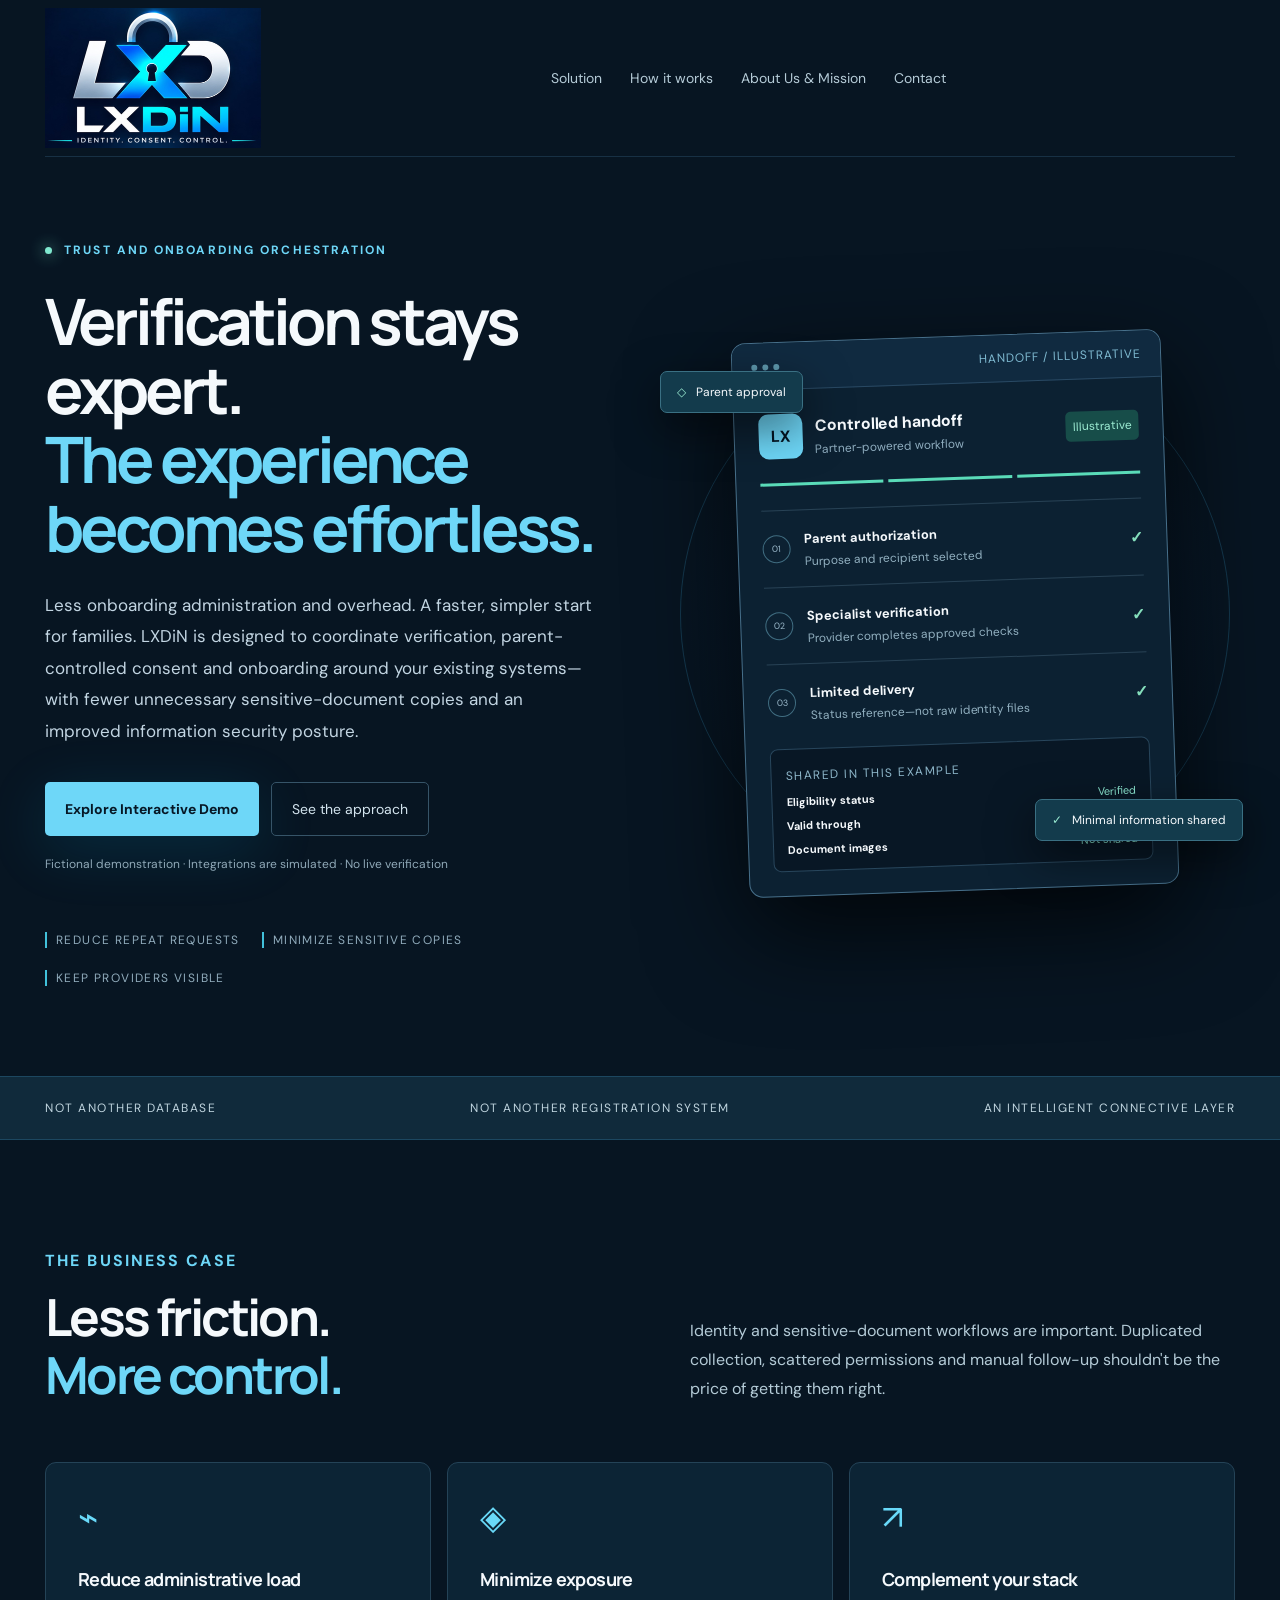
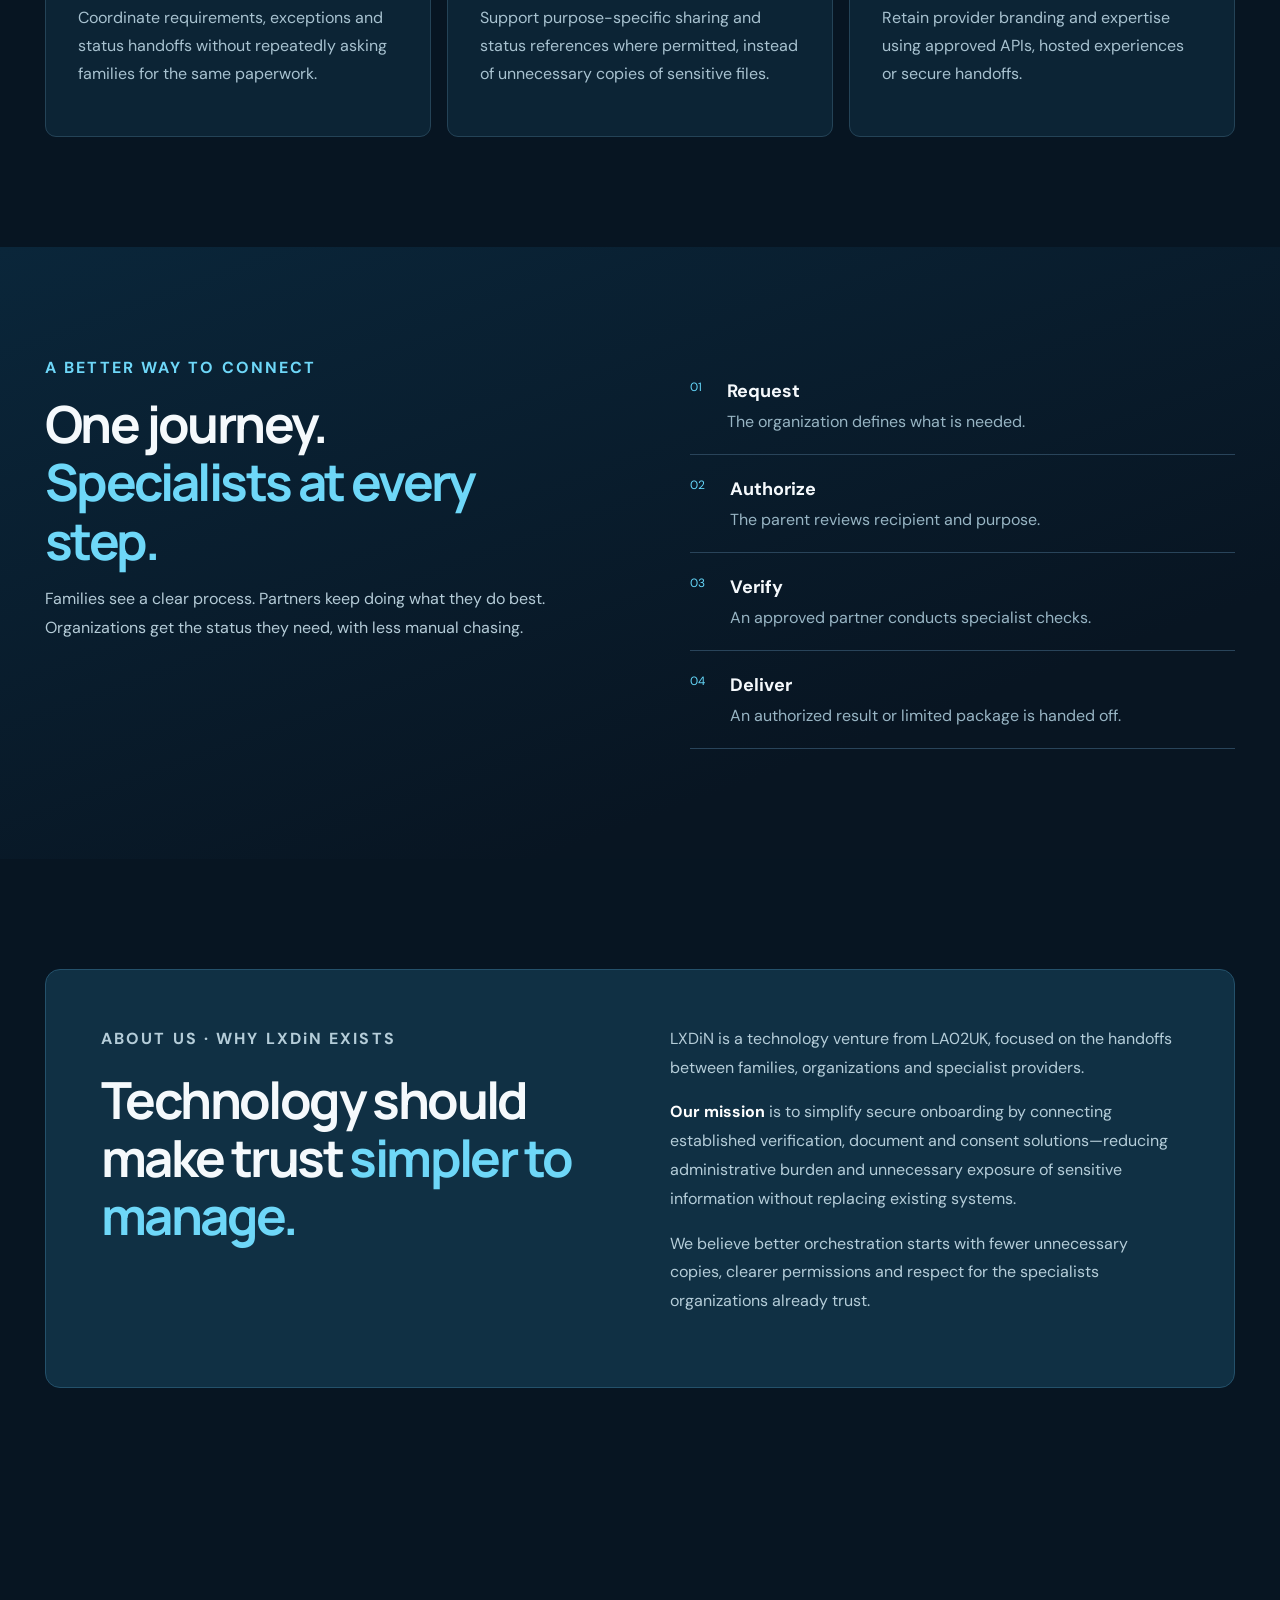
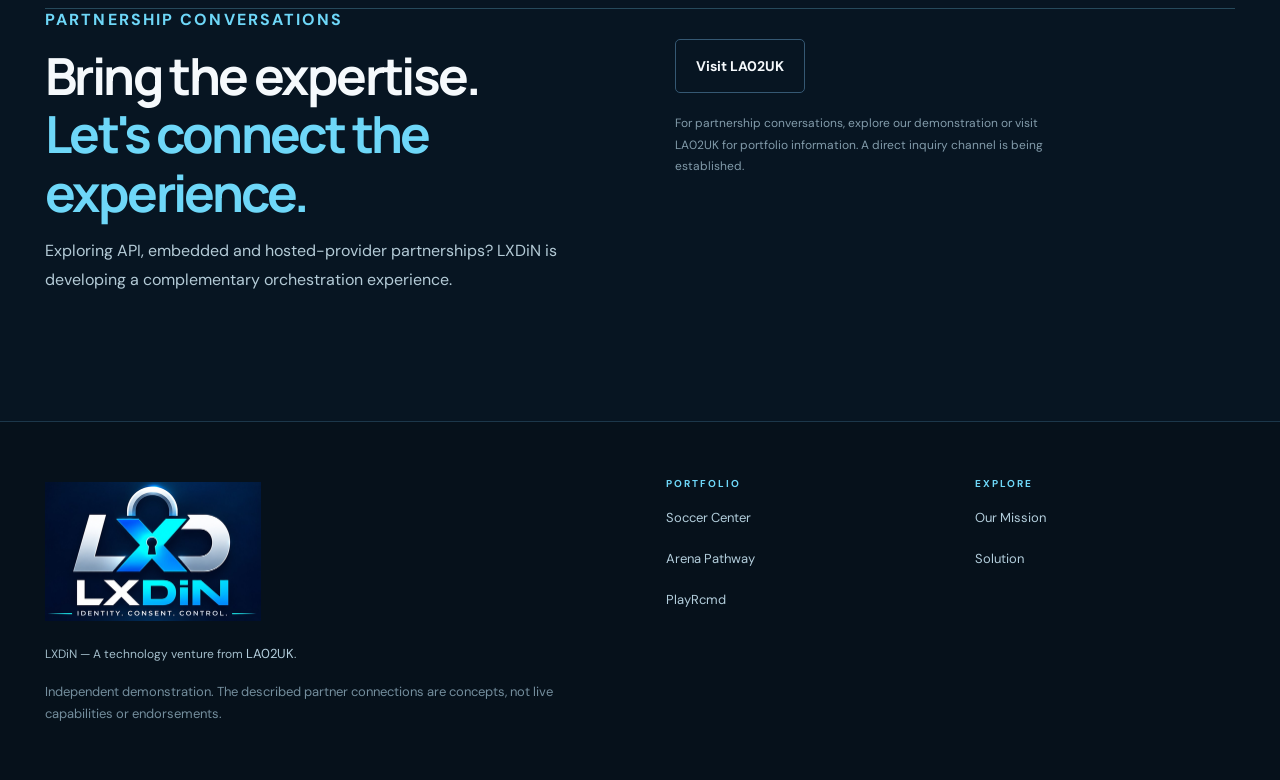
==== commit 19bd3341: "Integrate founder-approved LXDiN logo without changing page or demo" ====
--- a/public/index.html
+++ b/public/index.html
@@ -1,9 +1,9 @@
-<!doctype html><html lang="en"><head><meta charset="utf-8"><meta name="viewport" content="width=device-width,initial-scale=1"><meta name="theme-color" content="#071522"><meta name="description" content="LXDiN coordinates identity verification, consent and document handoffs around the systems you already use."><title>LXDiN — Make onboarding effortless</title><link rel="stylesheet" href="styles.css"></head><body><a href="#main" class="skip">Skip to main content</a>
-<header class="nav shell"><a class="brand" href="#home" aria-label="LXDiN homepage"><span class="mark">LX</span><span>LX<span class="glow">DiN</span><small>IDENTITY. CONSENT. CONTROL.</small></span></a><nav id="main-navigation" aria-label="Main navigation"><a href="#solution">Solution</a><a href="#how">How it works</a><a href="#mission">About Us & Mission</a><a href="#contact">Contact</a></nav><div class="nav-actions"><button id="navmenu" aria-label="Open navigation" aria-expanded="false" aria-controls="main-navigation">☰</button></div></header>
+<!doctype html><html lang="en"><head><meta charset="utf-8"><meta name="viewport" content="width=device-width,initial-scale=1"><meta name="theme-color" content="#071522"><meta name="description" content="LXDiN coordinates identity verification, consent and document handoffs around the systems you already use."><title>LXDiN — Make onboarding effortless</title><link rel="stylesheet" href="styles.css"><link rel="icon" href="brand/lxdin/icon-32.png" type="image/png" sizes="32x32"><link rel="icon" href="brand/lxdin/favicon.ico" sizes="any"><link rel="apple-touch-icon" href="brand/lxdin/icon-180.png" sizes="180x180"></head><body><a href="#main" class="skip">Skip to main content</a>
+<header class="nav shell"><a class="brand" href="#home" aria-label="LXDiN homepage"><img class="approved-logo" src="brand/lxdin/header-432.webp" srcset="brand/lxdin/header-432.webp 432w, brand/lxdin/header-864.webp 864w" sizes="(max-width:600px) 176px, 216px" width="864" height="558" alt="LXDiN — IDENTITY. CONSENT. CONTROL." decoding="async"></a><nav id="main-navigation" aria-label="Main navigation"><a href="#solution">Solution</a><a href="#how">How it works</a><a href="#mission">About Us & Mission</a><a href="#contact">Contact</a></nav><div class="nav-actions"><button id="navmenu" aria-label="Open navigation" aria-expanded="false" aria-controls="main-navigation">☰</button></div></header>
 <main id="main"><section class="hero shell" id="home"><div class="hero-copy"><div class="eyebrow"><span class="pulse"></span> TRUST AND ONBOARDING ORCHESTRATION</div><h1>Verification stays expert.<br><em>The experience becomes effortless.</em></h1><p class="lead">Less onboarding administration and overhead. A faster, simpler start for families. LXDiN is designed to coordinate verification, parent-controlled consent and onboarding around your existing systems—with fewer unnecessary sensitive-document copies and an improved information security posture.</p><div class="actions"><a class="btn btn-main" href="demo/">Explore Interactive Demo </a><a class="btn btn-sub" href="#solution">See the approach </a></div><p class="disclaimer">Fictional demonstration · Integrations are simulated · No live verification</p><div class="proof"><span>REDUCE REPEAT REQUESTS</span><span>MINIMIZE SENSITIVE COPIES</span><span>KEEP PROVIDERS VISIBLE</span></div></div><div class="art" aria-label="Illustrative verified handoff interface"><div class="orbit o1"></div><div class="orbit o2"></div><div class="floating f1"><span>◇</span> Parent approval</div><div class="floating f2"><span>✓</span> Minimal information shared</div><div class="console"><div class="console-top"><div><i></i><i></i><i></i></div><span>HANDOFF / ILLUSTRATIVE</span></div><div class="console-body"><div class="console-header"><span class="mini-symbol">LX</span><div><strong>Controlled handoff</strong><small>Partner-powered workflow</small></div><span class="state">Illustrative</span></div><div class="progress"><span></span><span></span><span></span></div><div class="steps"><div><span class="step-dot">01</span><div><strong>Parent authorization</strong><small>Purpose and recipient selected</small></div><b>✓</b></div><div><span class="step-dot">02</span><div><strong>Specialist verification</strong><small>Provider completes approved checks</small></div><b>✓</b></div><div><span class="step-dot">03</span><div><strong>Limited delivery</strong><small>Status reference—not raw identity files</small></div><b>✓</b></div></div><div class="data"><span>SHARED IN THIS EXAMPLE</span><div><strong>Eligibility status</strong><em>Verified</em></div><div><strong>Valid through</strong><em>Illustrative date</em></div><div><strong>Document images</strong><em>Not shared</em></div></div></div></div></div></section>
 <section class="strip"><div class="shell strip-inner"><span>NOT ANOTHER DATABASE</span><span>NOT ANOTHER REGISTRATION SYSTEM</span><span>AN INTELLIGENT CONNECTIVE LAYER</span></div></section>
 <section class="section shell" id="solution"><div class="section-head"><div><p class="eyebrow">THE BUSINESS CASE</p><h2>Less friction.<br><em>More control.</em></h2></div><p>Identity and sensitive-document workflows are important. Duplicated collection, scattered permissions and manual follow-up shouldn't be the price of getting them right.</p></div><div class="three"><article><div class="glyph">⌁</div><h3>Reduce administrative load</h3><p>Coordinate requirements, exceptions and status handoffs without repeatedly asking families for the same paperwork.</p></article><article><div class="glyph">◈</div><h3>Minimize exposure</h3><p>Support purpose-specific sharing and status references where permitted, instead of unnecessary copies of sensitive files.</p></article><article><div class="glyph">↗</div><h3>Complement your stack</h3><p>Retain provider branding and expertise using approved APIs, hosted experiences or secure handoffs.</p></article></div></section>
 <section class="section workflow" id="how"><div class="shell workflow-grid"><div><p class="eyebrow">A BETTER WAY TO CONNECT</p><h2>One journey.<br><em>Specialists at every step.</em></h2><p>Families see a clear process. Partners keep doing what they do best. Organizations get the status they need, with less manual chasing.</p></div><div class="timeline"><div><span>01</span><div><strong>Request</strong><p>The organization defines what is needed.</p></div></div><div><span>02</span><div><strong>Authorize</strong><p>The parent reviews recipient and purpose.</p></div></div><div><span>03</span><div><strong>Verify</strong><p>An approved partner conducts specialist checks.</p></div></div><div><span>04</span><div><strong>Deliver</strong><p>An authorized result or limited package is handed off.</p></div></div></div></div></section>
 <section class="section shell" id="mission"><div class="mission"><div><p class="eyebrow">ABOUT US · WHY LXDiN EXISTS</p><h2>Technology should make trust <em>simpler to manage.</em></h2></div><div><p>LXDiN is a technology venture from LA02UK, focused on the handoffs between families, organizations and specialist providers.</p><p><strong>Our mission</strong> is to simplify secure onboarding by connecting established verification, document and consent solutions—reducing administrative burden and unnecessary exposure of sensitive information without replacing existing systems.</p><p>We believe better orchestration starts with fewer unnecessary copies, clearer permissions and respect for the specialists organizations already trust.</p></div></div></section>
 <section class="section shell" id="contact"><div class="contact"><div><p class="eyebrow">PARTNERSHIP CONVERSATIONS</p><h2>Bring the expertise.<br><em>Let's connect the experience.</em></h2><p>Exploring API, embedded and hosted-provider partnerships? LXDiN is developing a complementary orchestration experience.</p></div><div class="contact-actions"><a href="https://la02uk.com" class="btn btn-line" target="_blank" rel="noopener noreferrer">Visit LA02UK</a><p class="muted">For partnership conversations, explore our demonstration or visit LA02UK for portfolio information. A direct inquiry channel is being established.</p></div></div></section></main>
-<footer><div class="shell footer-grid"><div><a class="brand" href="#home"><span class="mark">LX</span><span>LX<span class="glow">DiN</span></span></a><p>LXDiN — A technology venture from <a href="https://la02uk.com" target="_blank" rel="noopener">LA02UK</a>.</p><small>Independent demonstration. The described partner connections are concepts, not live capabilities or endorsements.</small></div><div><strong>PORTFOLIO</strong><a href="https://soccercenter.org" target="_blank" rel="noopener">Soccer Center </a><a href="https://arenapathway.com" target="_blank" rel="noopener">Arena Pathway </a><a href="https://playrcmd.com" target="_blank" rel="noopener">PlayRcmd </a></div><div><strong>EXPLORE</strong><a href="#mission">Our Mission</a><a href="#solution">Solution</a></div></div></footer><script>document.getElementById('navmenu').onclick=()=>{let n=document.querySelector('header nav');n.classList.toggle('visible');document.getElementById('navmenu').setAttribute('aria-expanded',n.classList.contains('visible'));document.getElementById('navmenu').setAttribute('aria-label',n.classList.contains('visible')?'Close navigation':'Open navigation')};</script></body></html>
+<footer><div class="shell footer-grid"><div><a class="brand" href="#home"><img class="approved-logo" src="brand/lxdin/header-432.webp" srcset="brand/lxdin/header-432.webp 432w, brand/lxdin/header-864.webp 864w" sizes="(max-width:600px) 176px, 216px" width="864" height="558" alt="LXDiN — IDENTITY. CONSENT. CONTROL." decoding="async"></a><p>LXDiN — A technology venture from <a href="https://la02uk.com" target="_blank" rel="noopener">LA02UK</a>.</p><small>Independent demonstration. The described partner connections are concepts, not live capabilities or endorsements.</small></div><div><strong>PORTFOLIO</strong><a href="https://soccercenter.org" target="_blank" rel="noopener">Soccer Center </a><a href="https://arenapathway.com" target="_blank" rel="noopener">Arena Pathway </a><a href="https://playrcmd.com" target="_blank" rel="noopener">PlayRcmd </a></div><div><strong>EXPLORE</strong><a href="#mission">Our Mission</a><a href="#solution">Solution</a></div></div></footer><script>document.getElementById('navmenu').onclick=()=>{let n=document.querySelector('header nav');n.classList.toggle('visible');document.getElementById('navmenu').setAttribute('aria-expanded',n.classList.contains('visible'));document.getElementById('navmenu').setAttribute('aria-label',n.classList.contains('visible')?'Close navigation':'Open navigation')};</script></body></html>
--- a/public/styles.css
+++ b/public/styles.css
@@ -1,5 +1,12 @@
-@font-face{font-family:'DM Sans';font-style:normal;font-weight:400;font-display:swap;src:url('fonts/dm-sans-regular.ttf') format('truetype')}@font-face{font-family:'DM Sans';font-style:normal;font-weight:700;font-display:swap;src:url('fonts/dm-sans-bold.ttf') format('truetype')}@font-face{font-family:'Manrope';font-style:normal;font-weight:700;font-display:swap;src:url('fonts/manrope-bold.ttf') format('truetype')}500;600;700&family=Manrope:wght@400;500;600;700;800&display=swap');:root{--navy:#071522;--navy2:#0b2034;--line:#213a50;--white:#f5f9fc;--soft:#b4c8d4;--blue:#6ed7f8}*{box-sizing:border-box}html{scroll-behavior:smooth}body{margin:0;background:var(--navy);color:var(--white);font-family:'DM Sans',Arial,sans-serif}a{color:inherit;text-decoration:none}button{font:inherit}header,section{position:relative}.shell{width:min(1190px,calc(100% - 54px));margin:auto}.skip{position:absolute;left:-1000px}.skip:focus{left:10px;top:10px;z-index:10;background:white;color:black;padding:10px}.nav{display:flex;align-items:center;gap:35px;min-height:90px;justify-content:space-between;border-bottom:1px solid #173044}.brand{display:inline-flex;align-items:center;gap:10px;font-family:Manrope;font-weight:800;font-size:25px;letter-spacing:-1.2px;white-space:nowrap}.brand>span:last-child{display:flex;flex-direction:column;line-height:1.05}.brand small{font-size:8px;letter-spacing:1.5px;margin-top:6px;color:#9eb6c4}.glow{color:var(--blue)}.mark{font-size:18px;background:linear-gradient(140deg,#b5f6ff,#2267a0);color:#051728;display:grid;place-items:center;border-radius:9px;letter-spacing:-2px;width:44px;height:44px}.nav nav{display:flex;gap:28px;font-size:13px;color:#b5cbd7}.nav nav a:hover,.textlink:hover{color:#67e4ff}.nav-actions{display:flex;gap:12px}.btn{display:inline-flex;align-items:center;justify-content:center;gap:24px;font-weight:800;font-size:13px;border-radius:5px;padding:17px 20px;white-space:nowrap}.btn-line{border:1px solid #355873}.btn-main{background:var(--blue);color:#061725;box-shadow:0 14px 60px #00b9ee25}.btn-sub{border:1px solid #365468;color:#d3e4ee}.btn:hover{transform:translateY(-2px)}#navmenu{display:none;border:1px solid #436179;background:transparent;color:white;border-radius:5px;padding:10px}.hero{min-height:660px;display:grid;grid-template-columns:1fr 0.95fr;align-items:center;gap:40px;padding:85px 0 90px}.hero-copy{position:relative;z-index:2}.eyebrow{letter-spacing:2.1px;font-size:10px;color:var(--blue);font-weight:800}.pulse{width:7px;height:7px;border-radius:99px;background:#80e8cf;display:inline-block;margin-right:7px;box-shadow:0 0 15px #80e8cf}h1,h2,h3,p{margin-top:0}h1,h2,h3{font-family:Manrope,sans-serif}h1{font-size:clamp(45px,5vw,72px);font-weight:800;letter-spacing:-4px;line-height:1.08;margin:28px 0}h1 em,h2 em{font-style:normal;color:var(--blue)}.lead{font-size:17px;line-height:1.85;color:#c2d5e2;max-width:555px}.actions{display:flex;gap:12px;flex-wrap:wrap;margin-top:35px}.disclaimer{font-size:11px;color:#8fa8b7;margin-top:20px}.proof{margin-top:60px;display:flex;gap:22px;flex-wrap:wrap;font-size:9px;letter-spacing:1.4px;color:#91acbc}.proof span{border-left:2px solid #41c1db;padding-left:9px}.art{height:565px;display:grid;place-items:center;position:relative;background:radial-gradient(ellipse at 60% 45%,#133a56 0%,#071522 67%)}.orbit{position:absolute;border:1px solid #24618177;border-radius:100%;width:550px;height:550px}.o2{width:400px;height:400px}.console{position:relative;width:min(430px,94%);border:1px solid #47708b;border-radius:14px;overflow:hidden;background:#0c2132;box-shadow:0 35px 100px #000b;transform:rotate(-2deg)}.console-top{display:flex;justify-content:space-between;padding:15px 19px;background:#102a40;border-bottom:1px solid #294963;color:#7fbad1;letter-spacing:1px;font-size:9px}.console-top i{display:inline-block;background:#5f9bb0;width:6px;height:6px;border-radius:50%;margin-right:5px}.console-body{padding:24px}.console-header{display:flex;align-items:center;gap:12px}.console-header strong,.console-header small{display:block}.console-header small{font-size:11px;color:#8eacbe;margin-top:5px}.mini-symbol{background:var(--blue);color:#031422;padding:12px;border-radius:10px;font-weight:800}.state{margin-left:auto;color:#9cebd2;font-size:10px;background:#174d49;padding:7px;border-radius:5px}.progress{display:flex;gap:5px;margin:24px 0}.progress span{height:3px;flex:1;background:#5adbb8}.steps>div{display:flex;align-items:center;gap:14px;border-top:1px solid #284255;padding:17px 0}.steps strong{font-size:13px}.steps small{display:block;font-size:11px;color:#91afbf;margin-top:5px}.steps b{margin-left:auto;color:#85dfbc}.step-dot{width:28px;height:28px;display:grid;place-items:center;border:1px solid #406d81;border-radius:50%;font-size:9px;color:#9bb9cb}.data{margin-top:8px;background:#081725;border:1px solid #28465c;padding:14px;border-radius:8px}.data>span{color:#8eb7ca;font-size:9px;letter-spacing:1.5px}.data div{display:flex;justify-content:space-between;gap:8px;font-size:11px;margin-top:10px}.data em{color:#8eead4;font-style:normal}.floating{position:absolute;background:#133b4c;border:1px solid #3a7083;padding:12px 16px;border-radius:7px;font-size:11px;box-shadow:0 15px 45px #0008;z-index:2}.floating span{color:#9aebd2;margin-right:7px}.f1{top:40px;left:-15px}.f2{bottom:55px;right:-8px}.strip{background:#102a3b;border-block:1px solid #1c4760}.strip-inner{display:flex;justify-content:space-between;gap:20px;padding:23px 0;font-size:10px;letter-spacing:1.5px;color:#c0d5df}.section{padding-top:110px;padding-bottom:110px}.section-head{display:grid;grid-template-columns:1fr 1fr;gap:100px;align-items:end;margin-bottom:42px}.section-head h2,.workflow h2,.mission h2,.contact h2{font-size:clamp(36px,4vw,55px);letter-spacing:-2.6px;line-height:1.14;margin:16px 0}.section-head>p,.workflow-grid>div>p:not(.eyebrow),.contact p:not(.eyebrow){font-size:16px;color:#b4cbd7;line-height:1.8}.three{display:grid;grid-template-columns:repeat(3,1fr);gap:16px}.three article{background:#0c2435;border:1px solid #244357;border-radius:11px;padding:32px}.three h3{font-size:18px;letter-spacing:-.6px;margin:27px 0 13px}.three p{color:#a8c2d0;line-height:1.75;font-size:14px}.glyph{color:#69d9f8;font-size:34px}.workflow{background:linear-gradient(160deg,#0a263a,#081522 75%)}.workflow-grid{display:grid;grid-template-columns:1fr 1fr;gap:100px}.textlink{display:inline-block;font-weight:800;color:#78dcf4;margin-top:20px}.timeline>div{display:flex;gap:25px;padding:22px 0;border-bottom:1px solid #29445a}.timeline span{font-size:12px;color:#65d7fa}.timeline strong{font-size:18px}.timeline p{margin:8px 0 0;color:#98b5c4;font-size:13px}.mission{background:#103044;border:1px solid #24516b;border-radius:15px;display:grid;grid-template-columns:1fr 1fr;gap:60px;padding:55px}.mission p{line-height:1.8;color:#b5cdd9}.mission p strong{color:#fff}.contact{border-top:1px solid #26495b;display:grid;grid-template-columns:1fr 1fr;gap:70px}.contact-actions{padding-top:30px}.muted{font-size:12px!important;max-width:400px;color:#829baa!important;margin-top:20px}footer{background:#06111b;border-top:1px solid #1c374a;padding:55px 0}.footer-grid{display:grid;grid-template-columns:2.2fr 1fr 1fr;gap:50px}.footer-grid>div{display:flex;flex-direction:column;align-items:start;gap:14px}.footer-grid p{font-size:12px;color:#a3bdca;margin:5px 0}.footer-grid small{font-size:11px;color:#748e9d;line-height:1.7}.footer-grid strong{font-size:10px;letter-spacing:2px;color:var(--blue)}.footer-grid a:not(.brand){font-size:13px;color:#b3cedc}@media(max-width:900px){.nav nav{display:none;position:absolute;top:85px;right:0;background:#0a2133;padding:24px;z-index:5;flex-direction:column;border:1px solid #365468;min-width:215px}.nav nav.visible{display:flex}#navmenu{display:block}.nav-actions>.btn{display:none}.hero{grid-template-columns:1fr;padding-top:65px}.art{height:480px}.section-head,.workflow-grid,.mission,.contact{grid-template-columns:1fr;gap:24px}.three{grid-template-columns:1fr 1fr}.footer-grid{grid-template-columns:1.8fr 1fr 1fr}}@media(max-width:600px){.shell{width:calc(100% - 36px)}.nav{min-height:75px}.nav nav{top:75px}.hero{padding:65px 0 55px;gap:0}.hero h1{font-size:43px;letter-spacing:-2.6px}.art{height:435px;margin-top:30px}.orbit{width:345px;height:345px}.o2{width:270px;height:270px}.floating{font-size:9px}.f1{left:0;top:10px}.f2{right:0;bottom:0}.console{transform:none}.console-body{padding:17px}.steps>div{padding:12px 0}.proof{margin-top:35px}.strip-inner{flex-wrap:wrap;gap:12px}.strip-inner span{width:100%}.section{padding-top:75px;padding-bottom:75px}.three{grid-template-columns:1fr}.mission{padding:27px}.footer-grid{grid-template-columns:1fr 1fr}.footer-grid>div:first-child{grid-column:span 2}.btn{width:100%}.actions{flex-direction:column}}
+@font-face{font-family:'DM Sans';font-style:normal;font-weight:400;font-display:swap;src:url('fonts/dm-sans-regular.ttf') format('truetype')}@font-face{font-family:'DM Sans';font-style:normal;font-weight:700;font-display:swap;src:url('fonts/dm-sans-bold.ttf') format('truetype')}@font-face{font-family:'Manrope';font-style:normal;font-weight:700;font-display:swap;src:url('fonts/manrope-bold.ttf') format('truetype')}:root{--navy:#071522;--navy2:#0b2034;--line:#213a50;--white:#f5f9fc;--soft:#b4c8d4;--blue:#6ed7f8}*{box-sizing:border-box}html{scroll-behavior:smooth}body{margin:0;background:var(--navy);color:var(--white);font-family:'DM Sans',Arial,sans-serif}a{color:inherit;text-decoration:none}button{font:inherit}header,section{position:relative}.shell{width:min(1190px,calc(100% - 54px));margin:auto}.skip{position:absolute;left:-1000px}.skip:focus{left:10px;top:10px;z-index:10;background:white;color:black;padding:10px}.nav{display:flex;align-items:center;gap:35px;min-height:90px;justify-content:space-between;border-bottom:1px solid #173044}.brand{display:inline-flex;align-items:center;gap:10px;font-family:Manrope;font-weight:800;font-size:25px;letter-spacing:-1.2px;white-space:nowrap}.brand>span:last-child{display:flex;flex-direction:column;line-height:1.05}.brand small{font-size:8px;letter-spacing:1.5px;margin-top:6px;color:#9eb6c4}.glow{color:var(--blue)}.mark{font-size:18px;background:linear-gradient(140deg,#b5f6ff,#2267a0);color:#051728;display:grid;place-items:center;border-radius:9px;letter-spacing:-2px;width:44px;height:44px}.nav nav{display:flex;gap:28px;font-size:13px;color:#b5cbd7}.nav nav a:hover,.textlink:hover{color:#67e4ff}.nav-actions{display:flex;gap:12px}.btn{display:inline-flex;align-items:center;justify-content:center;gap:24px;font-weight:800;font-size:13px;border-radius:5px;padding:17px 20px;white-space:nowrap}.btn-line{border:1px solid #355873}.btn-main{background:var(--blue);color:#061725;box-shadow:0 14px 60px #00b9ee25}.btn-sub{border:1px solid #365468;color:#d3e4ee}.btn:hover{transform:translateY(-2px)}#navmenu{display:none;border:1px solid #436179;background:transparent;color:white;border-radius:5px;padding:10px}.hero{min-height:660px;display:grid;grid-template-columns:1fr 0.95fr;align-items:center;gap:40px;padding:85px 0 90px}.hero-copy{position:relative;z-index:2}.eyebrow{letter-spacing:2.1px;font-size:10px;color:var(--blue);font-weight:800}.pulse{width:7px;height:7px;border-radius:99px;background:#80e8cf;display:inline-block;margin-right:7px;box-shadow:0 0 15px #80e8cf}h1,h2,h3,p{margin-top:0}h1,h2,h3{font-family:Manrope,sans-serif}h1{font-size:clamp(45px,5vw,72px);font-weight:800;letter-spacing:-4px;line-height:1.08;margin:28px 0}h1 em,h2 em{font-style:normal;color:var(--blue)}.lead{font-size:17px;line-height:1.85;color:#c2d5e2;max-width:555px}.actions{display:flex;gap:12px;flex-wrap:wrap;margin-top:35px}.disclaimer{font-size:11px;color:#8fa8b7;margin-top:20px}.proof{margin-top:60px;display:flex;gap:22px;flex-wrap:wrap;font-size:9px;letter-spacing:1.4px;color:#91acbc}.proof span{border-left:2px solid #41c1db;padding-left:9px}.art{height:565px;display:grid;place-items:center;position:relative;background:radial-gradient(ellipse at 60% 45%,#133a56 0%,#071522 67%)}.orbit{position:absolute;border:1px solid #24618177;border-radius:100%;width:550px;height:550px}.o2{width:400px;height:400px}.console{position:relative;width:min(430px,94%);border:1px solid #47708b;border-radius:14px;overflow:hidden;background:#0c2132;box-shadow:0 35px 100px #000b;transform:rotate(-2deg)}.console-top{display:flex;justify-content:space-between;padding:15px 19px;background:#102a40;border-bottom:1px solid #294963;color:#7fbad1;letter-spacing:1px;font-size:9px}.console-top i{display:inline-block;background:#5f9bb0;width:6px;height:6px;border-radius:50%;margin-right:5px}.console-body{padding:24px}.console-header{display:flex;align-items:center;gap:12px}.console-header strong,.console-header small{display:block}.console-header small{font-size:11px;color:#8eacbe;margin-top:5px}.mini-symbol{background:var(--blue);color:#031422;padding:12px;border-radius:10px;font-weight:800}.state{margin-left:auto;color:#9cebd2;font-size:10px;background:#174d49;padding:7px;border-radius:5px}.progress{display:flex;gap:5px;margin:24px 0}.progress span{height:3px;flex:1;background:#5adbb8}.steps>div{display:flex;align-items:center;gap:14px;border-top:1px solid #284255;padding:17px 0}.steps strong{font-size:13px}.steps small{display:block;font-size:11px;color:#91afbf;margin-top:5px}.steps b{margin-left:auto;color:#85dfbc}.step-dot{width:28px;height:28px;display:grid;place-items:center;border:1px solid #406d81;border-radius:50%;font-size:9px;color:#9bb9cb}.data{margin-top:8px;background:#081725;border:1px solid #28465c;padding:14px;border-radius:8px}.data>span{color:#8eb7ca;font-size:9px;letter-spacing:1.5px}.data div{display:flex;justify-content:space-between;gap:8px;font-size:11px;margin-top:10px}.data em{color:#8eead4;font-style:normal}.floating{position:absolute;background:#133b4c;border:1px solid #3a7083;padding:12px 16px;border-radius:7px;font-size:11px;box-shadow:0 15px 45px #0008;z-index:2}.floating span{color:#9aebd2;margin-right:7px}.f1{top:40px;left:-15px}.f2{bottom:55px;right:-8px}.strip{background:#102a3b;border-block:1px solid #1c4760}.strip-inner{display:flex;justify-content:space-between;gap:20px;padding:23px 0;font-size:10px;letter-spacing:1.5px;color:#c0d5df}.section{padding-top:110px;padding-bottom:110px}.section-head{display:grid;grid-template-columns:1fr 1fr;gap:100px;align-items:end;margin-bottom:42px}.section-head h2,.workflow h2,.mission h2,.contact h2{font-size:clamp(36px,4vw,55px);letter-spacing:-2.6px;line-height:1.14;margin:16px 0}.section-head>p,.workflow-grid>div>p:not(.eyebrow),.contact p:not(.eyebrow){font-size:16px;color:#b4cbd7;line-height:1.8}.three{display:grid;grid-template-columns:repeat(3,1fr);gap:16px}.three article{background:#0c2435;border:1px solid #244357;border-radius:11px;padding:32px}.three h3{font-size:18px;letter-spacing:-.6px;margin:27px 0 13px}.three p{color:#a8c2d0;line-height:1.75;font-size:14px}.glyph{color:#69d9f8;font-size:34px}.workflow{background:linear-gradient(160deg,#0a263a,#081522 75%)}.workflow-grid{display:grid;grid-template-columns:1fr 1fr;gap:100px}.textlink{display:inline-block;font-weight:800;color:#78dcf4;margin-top:20px}.timeline>div{display:flex;gap:25px;padding:22px 0;border-bottom:1px solid #29445a}.timeline span{font-size:12px;color:#65d7fa}.timeline strong{font-size:18px}.timeline p{margin:8px 0 0;color:#98b5c4;font-size:13px}.mission{background:#103044;border:1px solid #24516b;border-radius:15px;display:grid;grid-template-columns:1fr 1fr;gap:60px;padding:55px}.mission p{line-height:1.8;color:#b5cdd9}.mission p strong{color:#fff}.contact{border-top:1px solid #26495b;display:grid;grid-template-columns:1fr 1fr;gap:70px}.contact-actions{padding-top:30px}.muted{font-size:12px!important;max-width:400px;color:#829baa!important;margin-top:20px}footer{background:#06111b;border-top:1px solid #1c374a;padding:55px 0}.footer-grid{display:grid;grid-template-columns:2.2fr 1fr 1fr;gap:50px}.footer-grid>div{display:flex;flex-direction:column;align-items:start;gap:14px}.footer-grid p{font-size:12px;color:#a3bdca;margin:5px 0}.footer-grid small{font-size:11px;color:#748e9d;line-height:1.7}.footer-grid strong{font-size:10px;letter-spacing:2px;color:var(--blue)}.footer-grid a:not(.brand){font-size:13px;color:#b3cedc}@media(max-width:900px){.nav nav{display:none;position:absolute;top:85px;right:0;background:#0a2133;padding:24px;z-index:5;flex-direction:column;border:1px solid #365468;min-width:215px}.nav nav.visible{display:flex}#navmenu{display:block}.nav-actions>.btn{display:none}.hero{grid-template-columns:1fr;padding-top:65px}.art{height:480px}.section-head,.workflow-grid,.mission,.contact{grid-template-columns:1fr;gap:24px}.three{grid-template-columns:1fr 1fr}.footer-grid{grid-template-columns:1.8fr 1fr 1fr}}@media(max-width:600px){.shell{width:calc(100% - 36px)}.nav{min-height:75px}.nav nav{top:75px}.hero{padding:65px 0 55px;gap:0}.hero h1{font-size:43px;letter-spacing:-2.6px}.art{height:435px;margin-top:30px}.orbit{width:345px;height:345px}.o2{width:270px;height:270px}.floating{font-size:9px}.f1{left:0;top:10px}.f2{right:0;bottom:0}.console{transform:none}.console-body{padding:17px}.steps>div{padding:12px 0}.proof{margin-top:35px}.strip-inner{flex-wrap:wrap;gap:12px}.strip-inner span{width:100%}.section{padding-top:75px;padding-bottom:75px}.three{grid-template-columns:1fr}.mission{padding:27px}.footer-grid{grid-template-columns:1fr 1fr}.footer-grid>div:first-child{grid-column:span 2}.btn{width:100%}.actions{flex-direction:column}}
 
 @media(prefers-reduced-motion:reduce){*,*::before,*::after{scroll-behavior:auto!important;animation-duration:.01ms!important;transition-duration:.01ms!important}}
 /* Review refinements: readable controls and responsive artwork. */
 body{font-size:16px}button,a{-webkit-tap-highlight-color:transparent}.nav nav,.btn{font-size:14px}.eyebrow,.proof,.strip-inner,.disclaimer{font-size:12px}.brand small{font-size:10px}.console small,.steps small,.console-top,.data>span,.state,.floating{font-size:12px}.section p,.three p,.mission p,.contact p{font-size:16px}.footer-grid small{font-size:13px}.nav{position:relative;z-index:10}.art{min-width:0}.hero-copy{min-width:0}.console{max-width:100%}.nav-actions{flex-shrink:0}.hero .art{background:radial-gradient(ellipse at center,#1451aa33,transparent 68%)}:focus-visible{outline:3px solid #8ddaff;outline-offset:5px}#navmenu{min-height:44px;min-width:44px}.footer-grid a{padding-block:5px}.actions .btn-sub{font-weight:500}@media(max-width:600px){.hero{overflow:hidden}.console-body{padding:18px}.console-header{gap:9px}.console-header strong{font-size:14px}.state{font-size:10px}.data strong,.data em{font-size:12px}.floating{font-size:11px}.f1{left:0}.f2{right:0}.brand small{font-size:9px}.btn{min-height:48px}.nav nav a{padding:12px}.contact-actions{min-width:0}}@media(prefers-reduced-motion:reduce){html{scroll-behavior:auto}*,*:before,*:after{animation:none!important;transition:none!important}}
+
+/* Approved logo integration: scoped sizing; original page design is unchanged. */
+.brand .approved-logo{display:block;width:216px;max-width:100%;height:auto;object-fit:contain;flex-shrink:0}
+.nav .brand{flex-shrink:0;max-width:calc(100% - 60px);padding-block:8px;line-height:0}
+.footer-grid .brand{display:inline-block;max-width:100%;line-height:0}
+@media(max-width:900px){.nav nav{top:100%}}
+@media(max-width:600px){.brand .approved-logo{width:176px}}
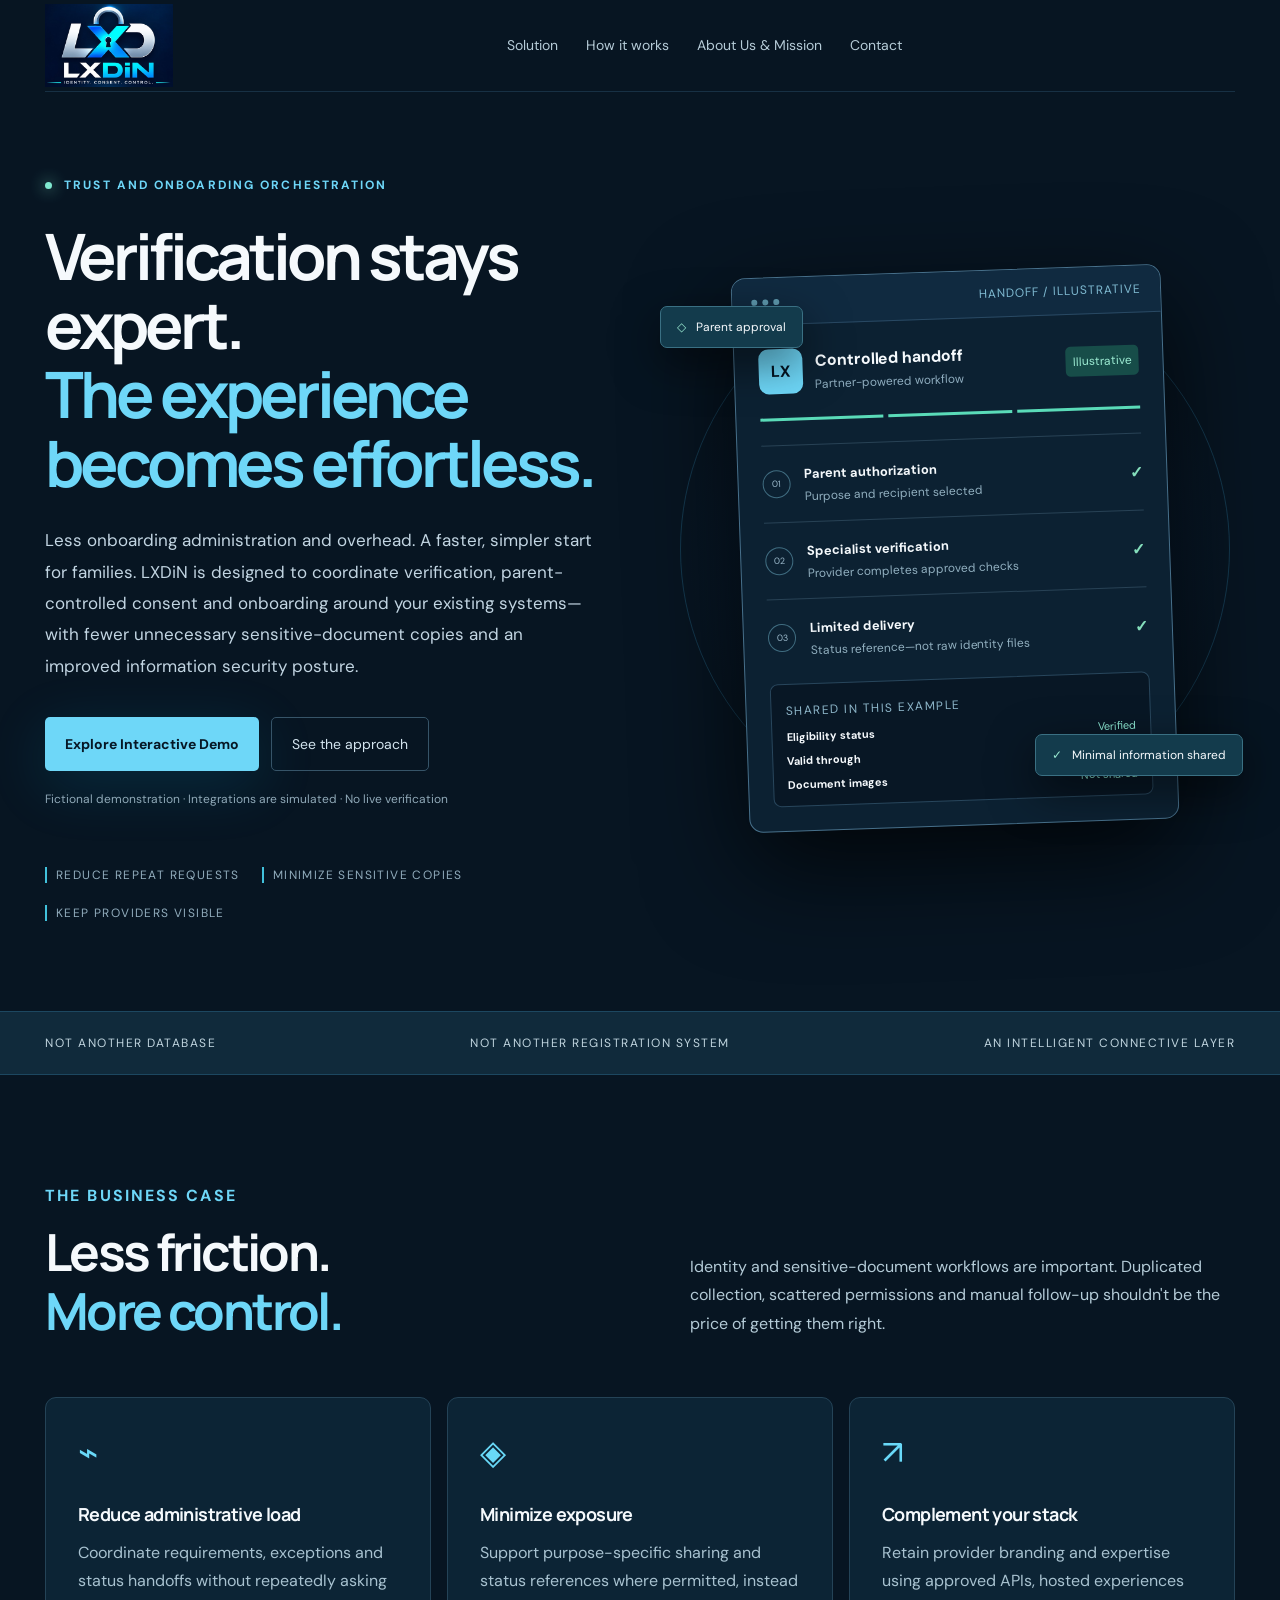
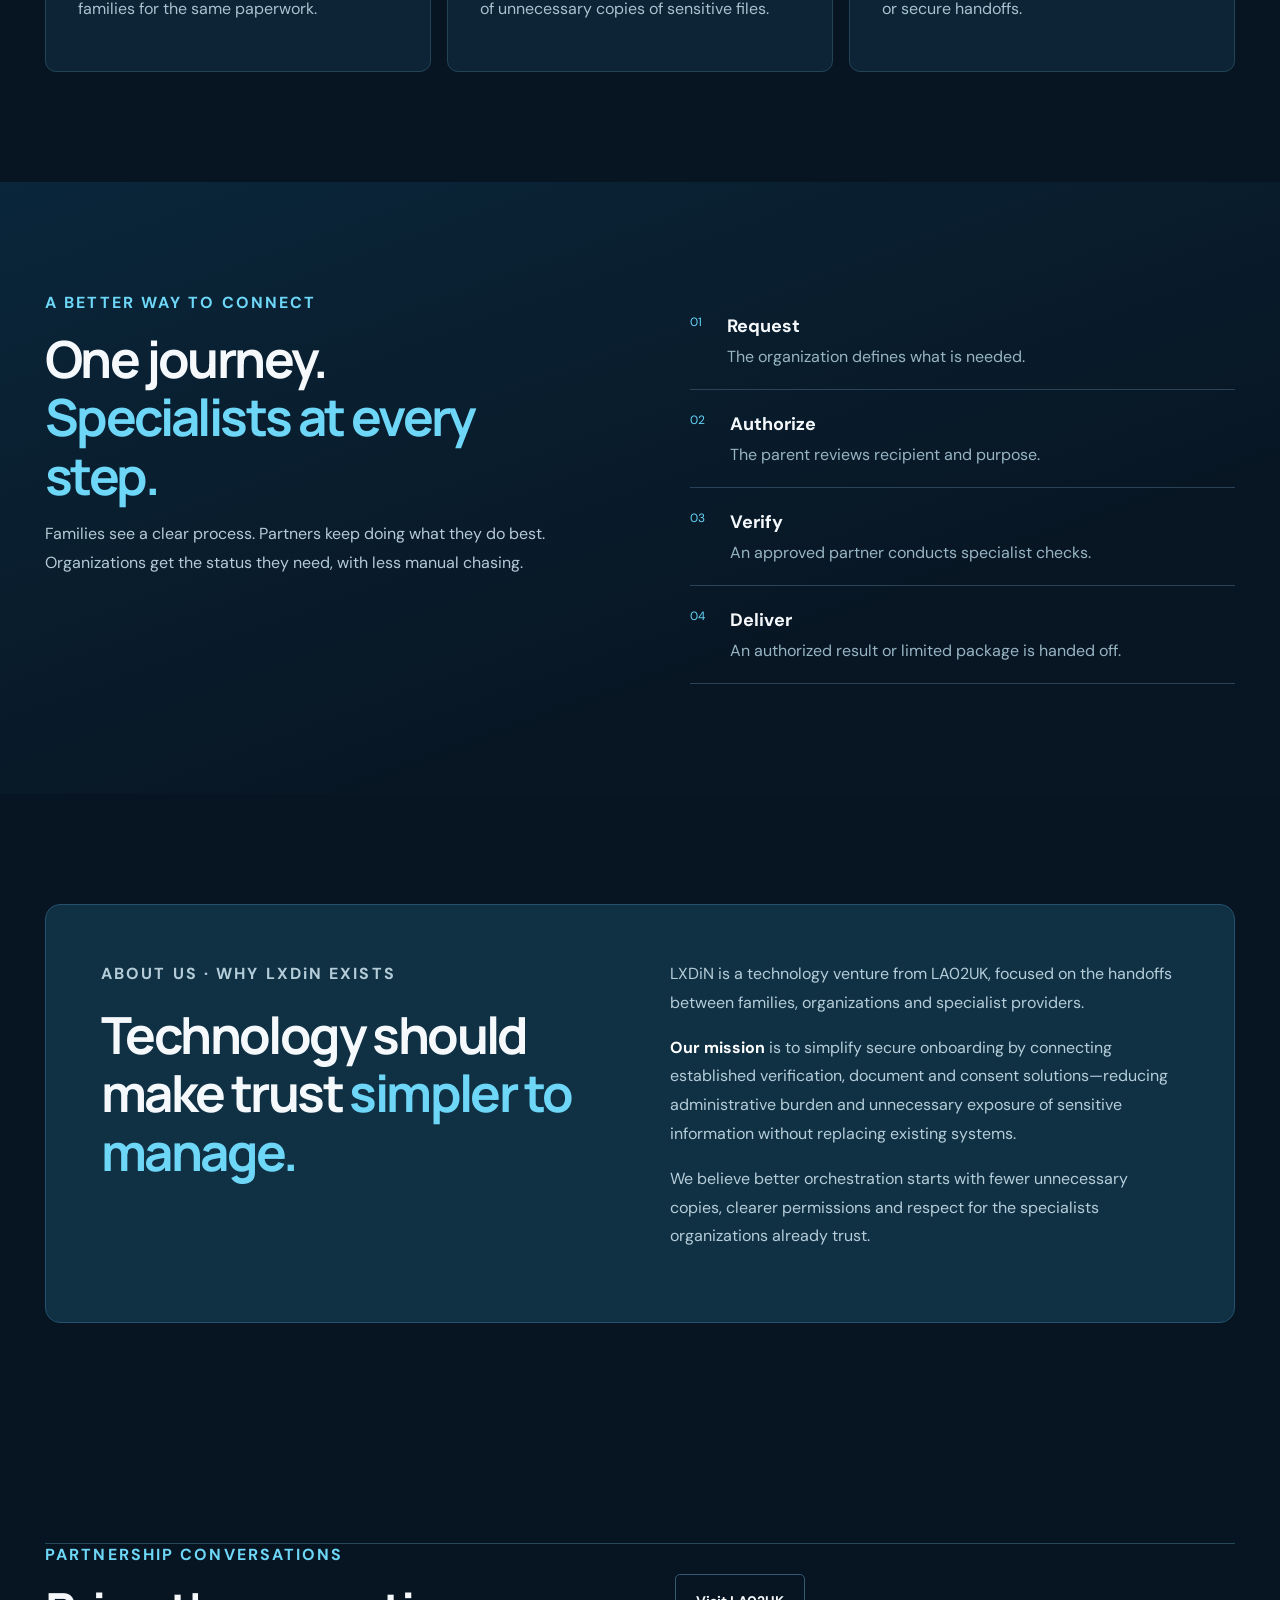
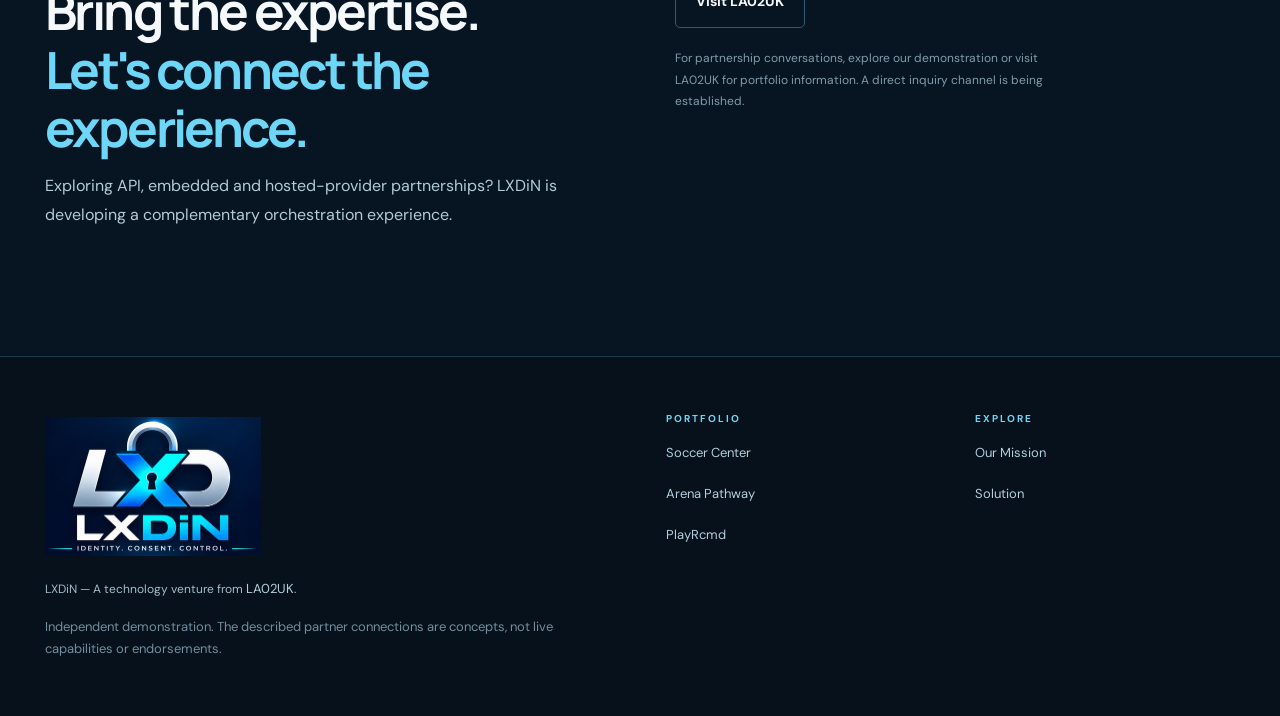
==== commit 8e749916: "Reduce approved logo footprint for a compact enterprise header" ====
--- a/public/index.html
+++ b/public/index.html
@@ -1,5 +1,5 @@
 <!doctype html><html lang="en"><head><meta charset="utf-8"><meta name="viewport" content="width=device-width,initial-scale=1"><meta name="theme-color" content="#071522"><meta name="description" content="LXDiN coordinates identity verification, consent and document handoffs around the systems you already use."><title>LXDiN — Make onboarding effortless</title><link rel="stylesheet" href="styles.css"><link rel="icon" href="brand/lxdin/icon-32.png" type="image/png" sizes="32x32"><link rel="icon" href="brand/lxdin/favicon.ico" sizes="any"><link rel="apple-touch-icon" href="brand/lxdin/icon-180.png" sizes="180x180"></head><body><a href="#main" class="skip">Skip to main content</a>
-<header class="nav shell"><a class="brand" href="#home" aria-label="LXDiN homepage"><img class="approved-logo" src="brand/lxdin/header-432.webp" srcset="brand/lxdin/header-432.webp 432w, brand/lxdin/header-864.webp 864w" sizes="(max-width:600px) 176px, 216px" width="864" height="558" alt="LXDiN — IDENTITY. CONSENT. CONTROL." decoding="async"></a><nav id="main-navigation" aria-label="Main navigation"><a href="#solution">Solution</a><a href="#how">How it works</a><a href="#mission">About Us & Mission</a><a href="#contact">Contact</a></nav><div class="nav-actions"><button id="navmenu" aria-label="Open navigation" aria-expanded="false" aria-controls="main-navigation">☰</button></div></header>
+<header class="nav shell"><a class="brand" href="#home" aria-label="LXDiN homepage"><img class="approved-logo" src="brand/lxdin/header-432.webp" srcset="brand/lxdin/header-432.webp 432w, brand/lxdin/header-864.webp 864w" sizes="(max-width:600px) 112px, 128px" width="864" height="558" alt="LXDiN — IDENTITY. CONSENT. CONTROL." decoding="async"></a><nav id="main-navigation" aria-label="Main navigation"><a href="#solution">Solution</a><a href="#how">How it works</a><a href="#mission">About Us & Mission</a><a href="#contact">Contact</a></nav><div class="nav-actions"><button id="navmenu" aria-label="Open navigation" aria-expanded="false" aria-controls="main-navigation">☰</button></div></header>
 <main id="main"><section class="hero shell" id="home"><div class="hero-copy"><div class="eyebrow"><span class="pulse"></span> TRUST AND ONBOARDING ORCHESTRATION</div><h1>Verification stays expert.<br><em>The experience becomes effortless.</em></h1><p class="lead">Less onboarding administration and overhead. A faster, simpler start for families. LXDiN is designed to coordinate verification, parent-controlled consent and onboarding around your existing systems—with fewer unnecessary sensitive-document copies and an improved information security posture.</p><div class="actions"><a class="btn btn-main" href="demo/">Explore Interactive Demo </a><a class="btn btn-sub" href="#solution">See the approach </a></div><p class="disclaimer">Fictional demonstration · Integrations are simulated · No live verification</p><div class="proof"><span>REDUCE REPEAT REQUESTS</span><span>MINIMIZE SENSITIVE COPIES</span><span>KEEP PROVIDERS VISIBLE</span></div></div><div class="art" aria-label="Illustrative verified handoff interface"><div class="orbit o1"></div><div class="orbit o2"></div><div class="floating f1"><span>◇</span> Parent approval</div><div class="floating f2"><span>✓</span> Minimal information shared</div><div class="console"><div class="console-top"><div><i></i><i></i><i></i></div><span>HANDOFF / ILLUSTRATIVE</span></div><div class="console-body"><div class="console-header"><span class="mini-symbol">LX</span><div><strong>Controlled handoff</strong><small>Partner-powered workflow</small></div><span class="state">Illustrative</span></div><div class="progress"><span></span><span></span><span></span></div><div class="steps"><div><span class="step-dot">01</span><div><strong>Parent authorization</strong><small>Purpose and recipient selected</small></div><b>✓</b></div><div><span class="step-dot">02</span><div><strong>Specialist verification</strong><small>Provider completes approved checks</small></div><b>✓</b></div><div><span class="step-dot">03</span><div><strong>Limited delivery</strong><small>Status reference—not raw identity files</small></div><b>✓</b></div></div><div class="data"><span>SHARED IN THIS EXAMPLE</span><div><strong>Eligibility status</strong><em>Verified</em></div><div><strong>Valid through</strong><em>Illustrative date</em></div><div><strong>Document images</strong><em>Not shared</em></div></div></div></div></div></section>
 <section class="strip"><div class="shell strip-inner"><span>NOT ANOTHER DATABASE</span><span>NOT ANOTHER REGISTRATION SYSTEM</span><span>AN INTELLIGENT CONNECTIVE LAYER</span></div></section>
 <section class="section shell" id="solution"><div class="section-head"><div><p class="eyebrow">THE BUSINESS CASE</p><h2>Less friction.<br><em>More control.</em></h2></div><p>Identity and sensitive-document workflows are important. Duplicated collection, scattered permissions and manual follow-up shouldn't be the price of getting them right.</p></div><div class="three"><article><div class="glyph">⌁</div><h3>Reduce administrative load</h3><p>Coordinate requirements, exceptions and status handoffs without repeatedly asking families for the same paperwork.</p></article><article><div class="glyph">◈</div><h3>Minimize exposure</h3><p>Support purpose-specific sharing and status references where permitted, instead of unnecessary copies of sensitive files.</p></article><article><div class="glyph">↗</div><h3>Complement your stack</h3><p>Retain provider branding and expertise using approved APIs, hosted experiences or secure handoffs.</p></article></div></section>
--- a/public/styles.css
+++ b/public/styles.css
@@ -6,7 +6,8 @@
 
 /* Approved logo integration: scoped sizing; original page design is unchanged. */
 .brand .approved-logo{display:block;width:216px;max-width:100%;height:auto;object-fit:contain;flex-shrink:0}
-.nav .brand{flex-shrink:0;max-width:calc(100% - 60px);padding-block:8px;line-height:0}
+.nav .brand{flex-shrink:0;max-width:calc(100% - 60px);padding-block:4px;line-height:0}
+.nav .brand .approved-logo{width:128px}
 .footer-grid .brand{display:inline-block;max-width:100%;line-height:0}
 @media(max-width:900px){.nav nav{top:100%}}
-@media(max-width:600px){.brand .approved-logo{width:176px}}
+@media(max-width:600px){.brand .approved-logo{width:176px}.nav .brand .approved-logo{width:112px}}
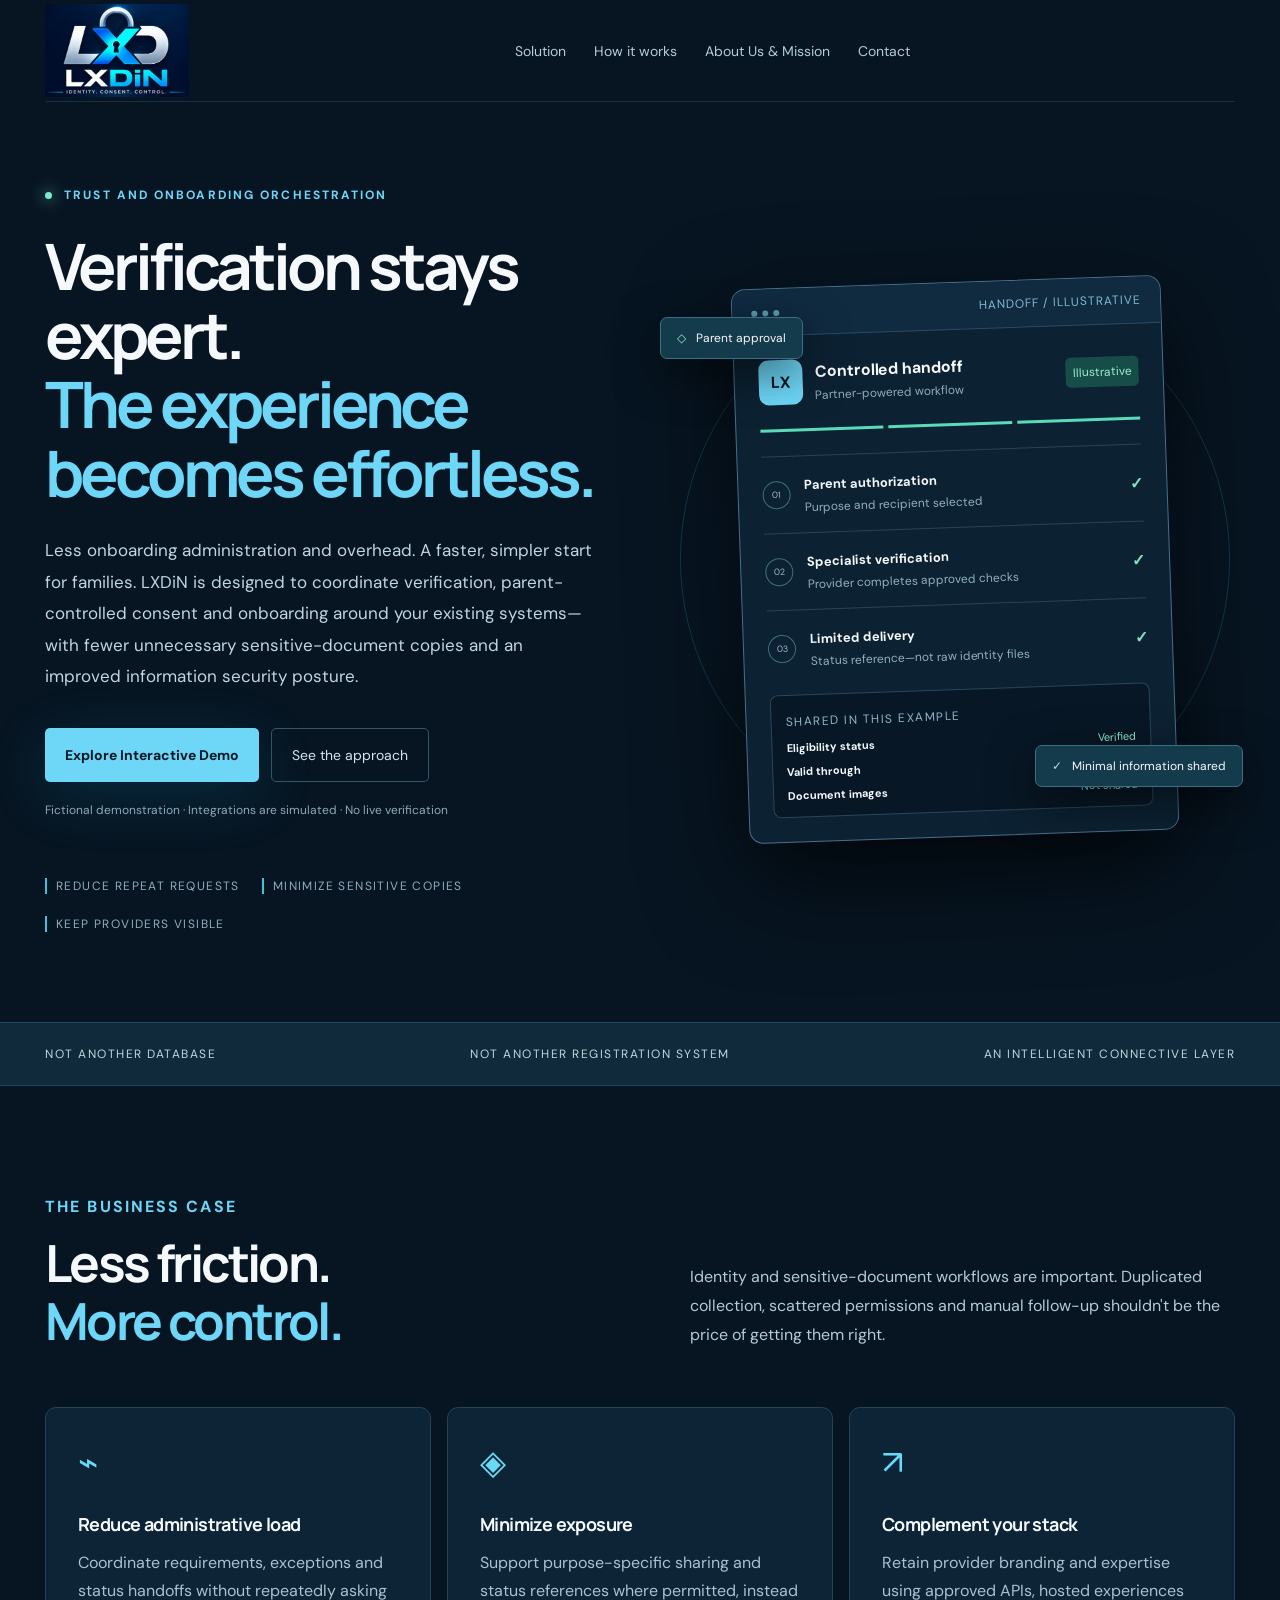
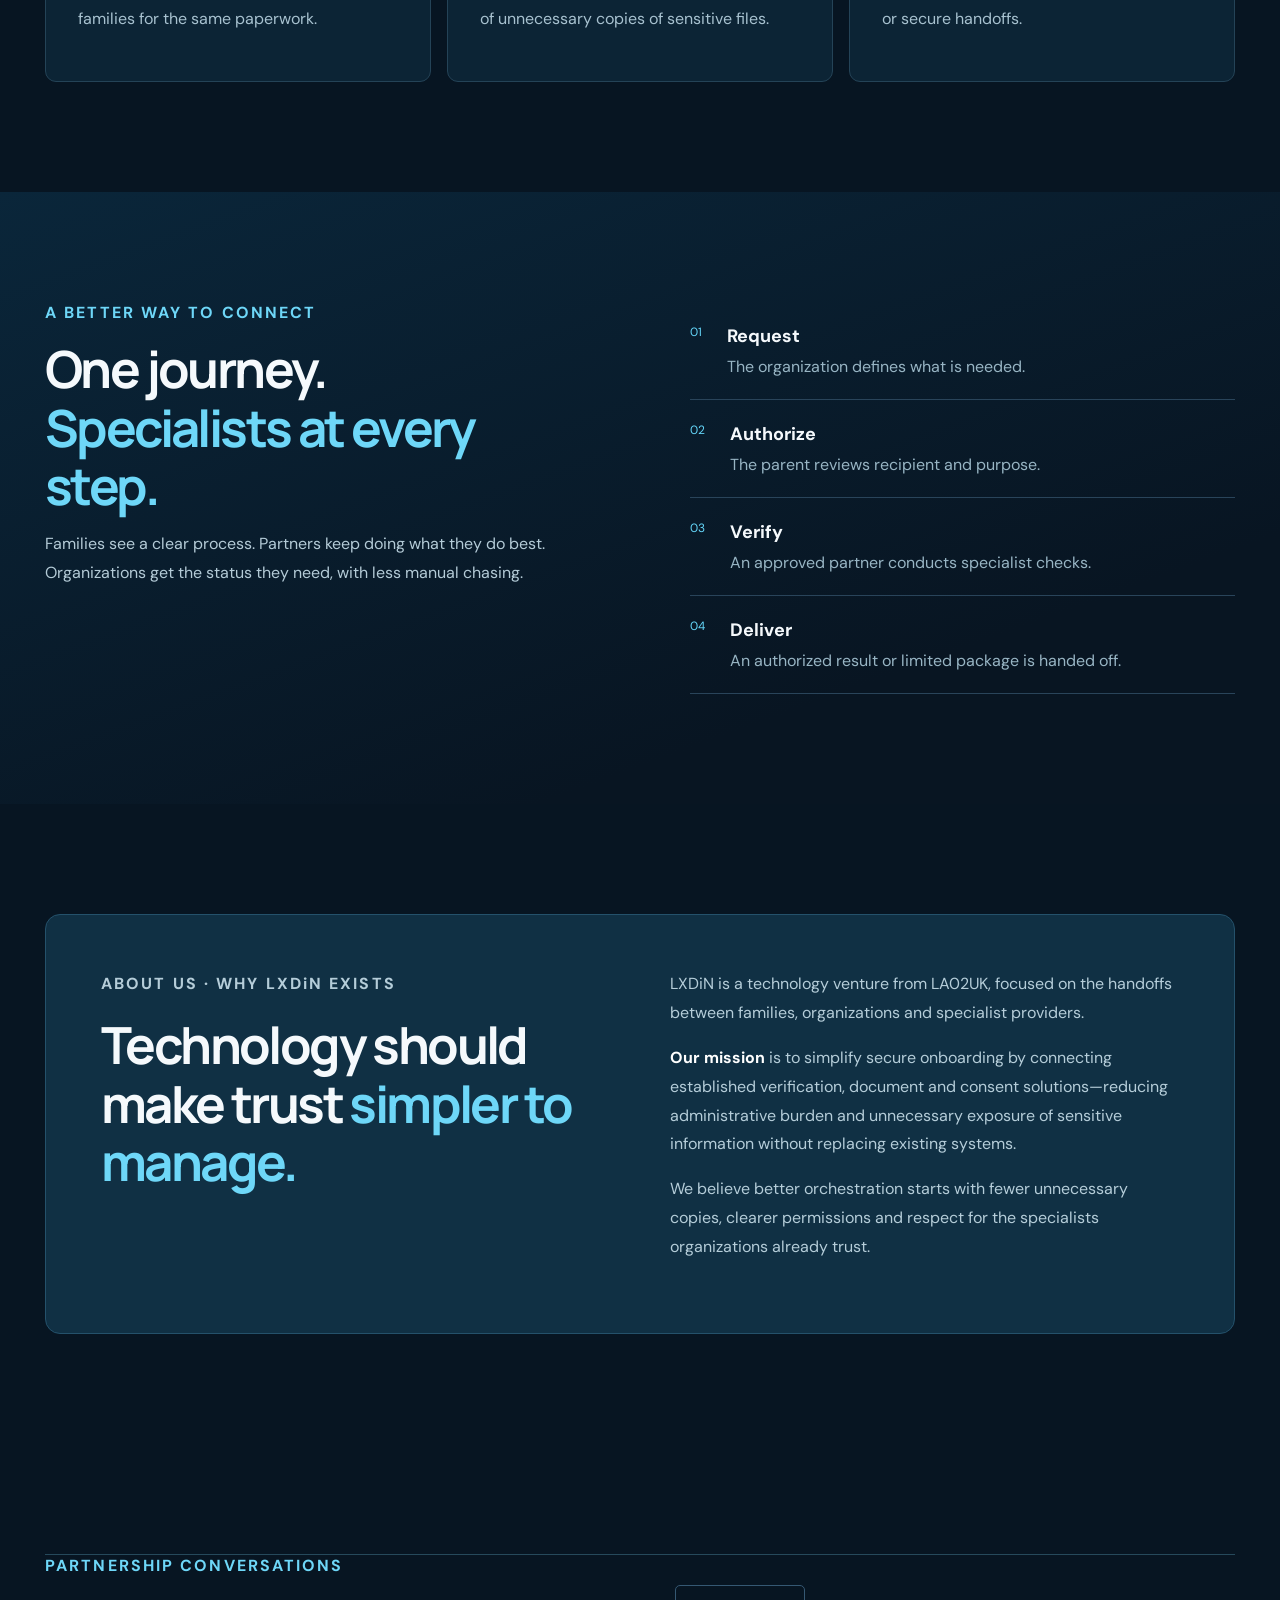
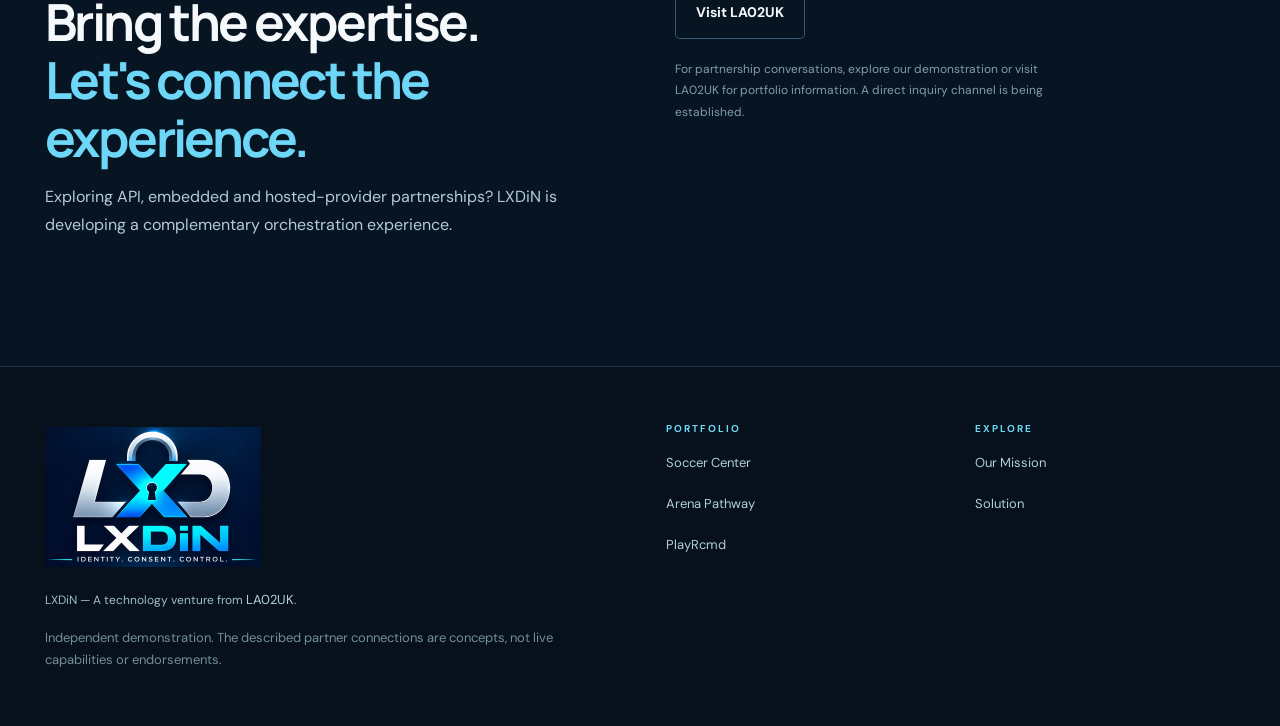
==== commit 338ba887: "Bound header logo intrinsic sizing and verify actual iPad layout" ====
--- a/public/index.html
+++ b/public/index.html
@@ -1,5 +1,5 @@
-<!doctype html><html lang="en"><head><meta charset="utf-8"><meta name="viewport" content="width=device-width,initial-scale=1"><meta name="theme-color" content="#071522"><meta name="description" content="LXDiN coordinates identity verification, consent and document handoffs around the systems you already use."><title>LXDiN — Make onboarding effortless</title><link rel="stylesheet" href="styles.css"><link rel="icon" href="brand/lxdin/icon-32.png" type="image/png" sizes="32x32"><link rel="icon" href="brand/lxdin/favicon.ico" sizes="any"><link rel="apple-touch-icon" href="brand/lxdin/icon-180.png" sizes="180x180"></head><body><a href="#main" class="skip">Skip to main content</a>
-<header class="nav shell"><a class="brand" href="#home" aria-label="LXDiN homepage"><img class="approved-logo" src="brand/lxdin/header-432.webp" srcset="brand/lxdin/header-432.webp 432w, brand/lxdin/header-864.webp 864w" sizes="(max-width:600px) 112px, 128px" width="864" height="558" alt="LXDiN — IDENTITY. CONSENT. CONTROL." decoding="async"></a><nav id="main-navigation" aria-label="Main navigation"><a href="#solution">Solution</a><a href="#how">How it works</a><a href="#mission">About Us & Mission</a><a href="#contact">Contact</a></nav><div class="nav-actions"><button id="navmenu" aria-label="Open navigation" aria-expanded="false" aria-controls="main-navigation">☰</button></div></header>
+<!doctype html><html lang="en"><head><meta charset="utf-8"><meta name="viewport" content="width=device-width,initial-scale=1"><meta name="theme-color" content="#071522"><meta name="description" content="LXDiN coordinates identity verification, consent and document handoffs around the systems you already use."><title>LXDiN — Make onboarding effortless</title><link rel="stylesheet" href="styles.css?v=eb2804c2d6a3"><link rel="icon" href="brand/lxdin/icon-32.png" type="image/png" sizes="32x32"><link rel="icon" href="brand/lxdin/favicon.ico" sizes="any"><link rel="apple-touch-icon" href="brand/lxdin/icon-180.png" sizes="180x180"></head><body><a href="#main" class="skip">Skip to main content</a>
+<header class="nav shell"><a class="brand" href="#home" aria-label="LXDiN homepage"><img class="approved-logo" src="brand/lxdin/header-432.webp" srcset="brand/lxdin/header-432.webp 432w, brand/lxdin/header-864.webp 864w" sizes="(max-width:600px) 112px, 144px" width="144" height="93" alt="LXDiN — IDENTITY. CONSENT. CONTROL." decoding="async"></a><nav id="main-navigation" aria-label="Main navigation"><a href="#solution">Solution</a><a href="#how">How it works</a><a href="#mission">About Us & Mission</a><a href="#contact">Contact</a></nav><div class="nav-actions"><button id="navmenu" aria-label="Open navigation" aria-expanded="false" aria-controls="main-navigation">☰</button></div></header>
 <main id="main"><section class="hero shell" id="home"><div class="hero-copy"><div class="eyebrow"><span class="pulse"></span> TRUST AND ONBOARDING ORCHESTRATION</div><h1>Verification stays expert.<br><em>The experience becomes effortless.</em></h1><p class="lead">Less onboarding administration and overhead. A faster, simpler start for families. LXDiN is designed to coordinate verification, parent-controlled consent and onboarding around your existing systems—with fewer unnecessary sensitive-document copies and an improved information security posture.</p><div class="actions"><a class="btn btn-main" href="demo/">Explore Interactive Demo </a><a class="btn btn-sub" href="#solution">See the approach </a></div><p class="disclaimer">Fictional demonstration · Integrations are simulated · No live verification</p><div class="proof"><span>REDUCE REPEAT REQUESTS</span><span>MINIMIZE SENSITIVE COPIES</span><span>KEEP PROVIDERS VISIBLE</span></div></div><div class="art" aria-label="Illustrative verified handoff interface"><div class="orbit o1"></div><div class="orbit o2"></div><div class="floating f1"><span>◇</span> Parent approval</div><div class="floating f2"><span>✓</span> Minimal information shared</div><div class="console"><div class="console-top"><div><i></i><i></i><i></i></div><span>HANDOFF / ILLUSTRATIVE</span></div><div class="console-body"><div class="console-header"><span class="mini-symbol">LX</span><div><strong>Controlled handoff</strong><small>Partner-powered workflow</small></div><span class="state">Illustrative</span></div><div class="progress"><span></span><span></span><span></span></div><div class="steps"><div><span class="step-dot">01</span><div><strong>Parent authorization</strong><small>Purpose and recipient selected</small></div><b>✓</b></div><div><span class="step-dot">02</span><div><strong>Specialist verification</strong><small>Provider completes approved checks</small></div><b>✓</b></div><div><span class="step-dot">03</span><div><strong>Limited delivery</strong><small>Status reference—not raw identity files</small></div><b>✓</b></div></div><div class="data"><span>SHARED IN THIS EXAMPLE</span><div><strong>Eligibility status</strong><em>Verified</em></div><div><strong>Valid through</strong><em>Illustrative date</em></div><div><strong>Document images</strong><em>Not shared</em></div></div></div></div></div></section>
 <section class="strip"><div class="shell strip-inner"><span>NOT ANOTHER DATABASE</span><span>NOT ANOTHER REGISTRATION SYSTEM</span><span>AN INTELLIGENT CONNECTIVE LAYER</span></div></section>
 <section class="section shell" id="solution"><div class="section-head"><div><p class="eyebrow">THE BUSINESS CASE</p><h2>Less friction.<br><em>More control.</em></h2></div><p>Identity and sensitive-document workflows are important. Duplicated collection, scattered permissions and manual follow-up shouldn't be the price of getting them right.</p></div><div class="three"><article><div class="glyph">⌁</div><h3>Reduce administrative load</h3><p>Coordinate requirements, exceptions and status handoffs without repeatedly asking families for the same paperwork.</p></article><article><div class="glyph">◈</div><h3>Minimize exposure</h3><p>Support purpose-specific sharing and status references where permitted, instead of unnecessary copies of sensitive files.</p></article><article><div class="glyph">↗</div><h3>Complement your stack</h3><p>Retain provider branding and expertise using approved APIs, hosted experiences or secure handoffs.</p></article></div></section>
--- a/public/styles.css
+++ b/public/styles.css
@@ -6,8 +6,10 @@
 
 /* Approved logo integration: scoped sizing; original page design is unchanged. */
 .brand .approved-logo{display:block;width:216px;max-width:100%;height:auto;object-fit:contain;flex-shrink:0}
-.nav .brand{flex-shrink:0;max-width:calc(100% - 60px);padding-block:4px;line-height:0}
-.nav .brand .approved-logo{width:128px}
+.nav{--header-logo-width:144px}
+.nav > .brand{width:var(--header-logo-width);min-width:0;max-width:var(--header-logo-width);flex:0 0 var(--header-logo-width);padding-block:4px;line-height:0}
+.nav > .brand > .approved-logo{display:block;width:100%;min-width:0;max-width:100%;height:auto;flex:0 1 auto;object-fit:contain}
+.nav > nav{min-width:0;flex-wrap:nowrap;white-space:nowrap}
 .footer-grid .brand{display:inline-block;max-width:100%;line-height:0}
 @media(max-width:900px){.nav nav{top:100%}}
-@media(max-width:600px){.brand .approved-logo{width:176px}.nav .brand .approved-logo{width:112px}}
+@media(max-width:600px){.brand .approved-logo{width:176px}.nav{--header-logo-width:112px}}
